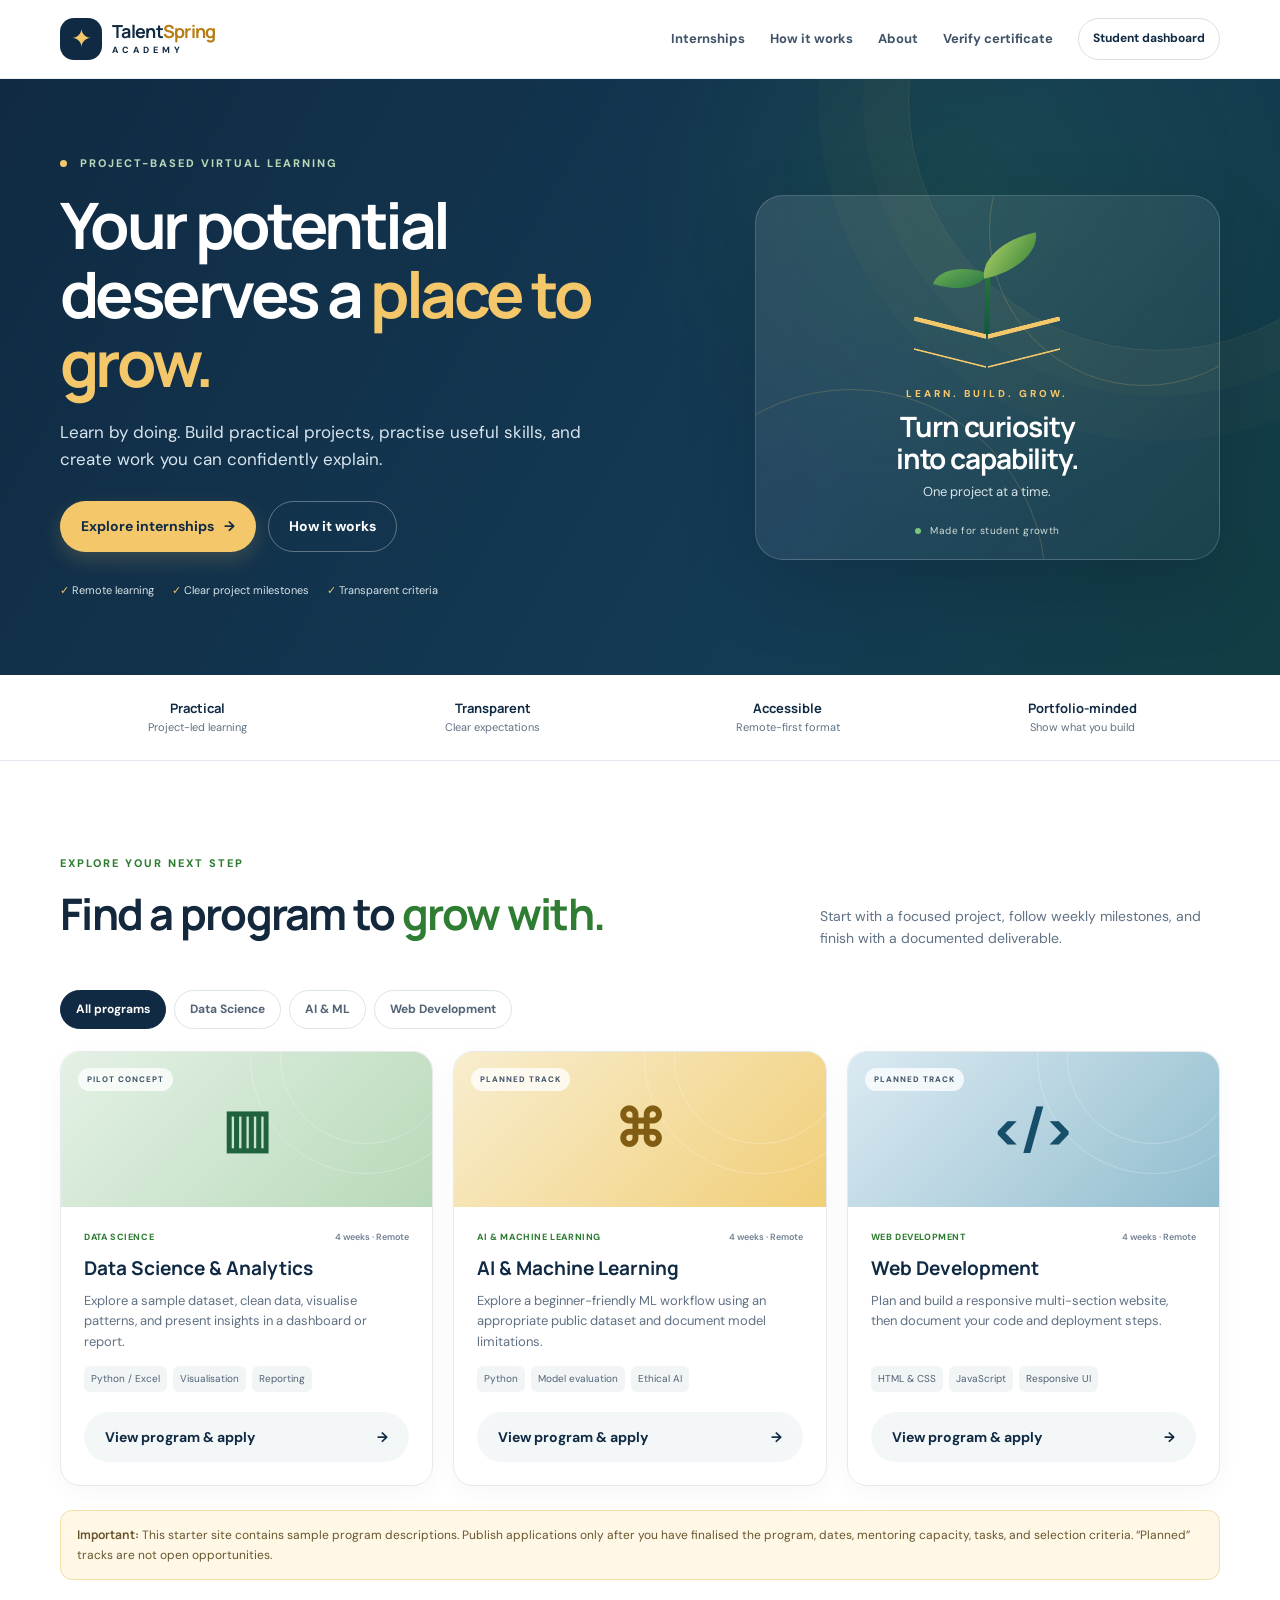
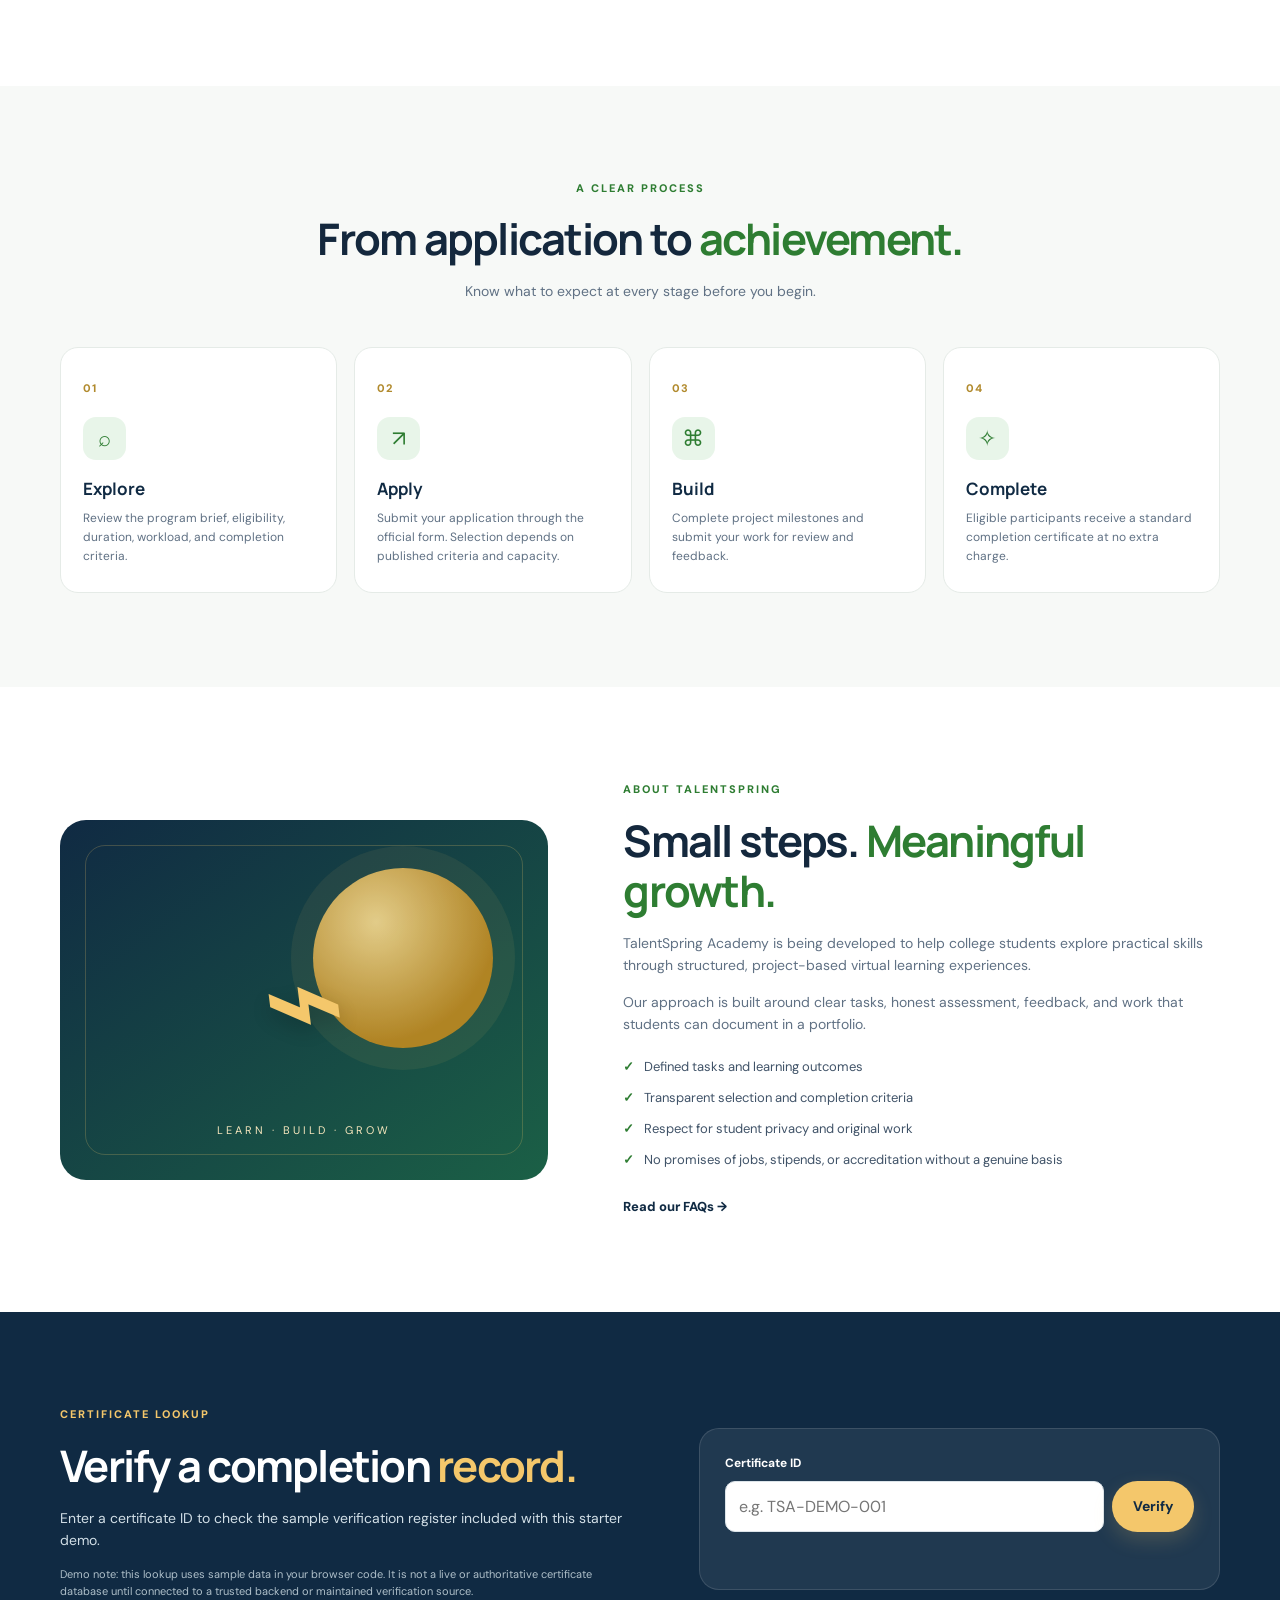
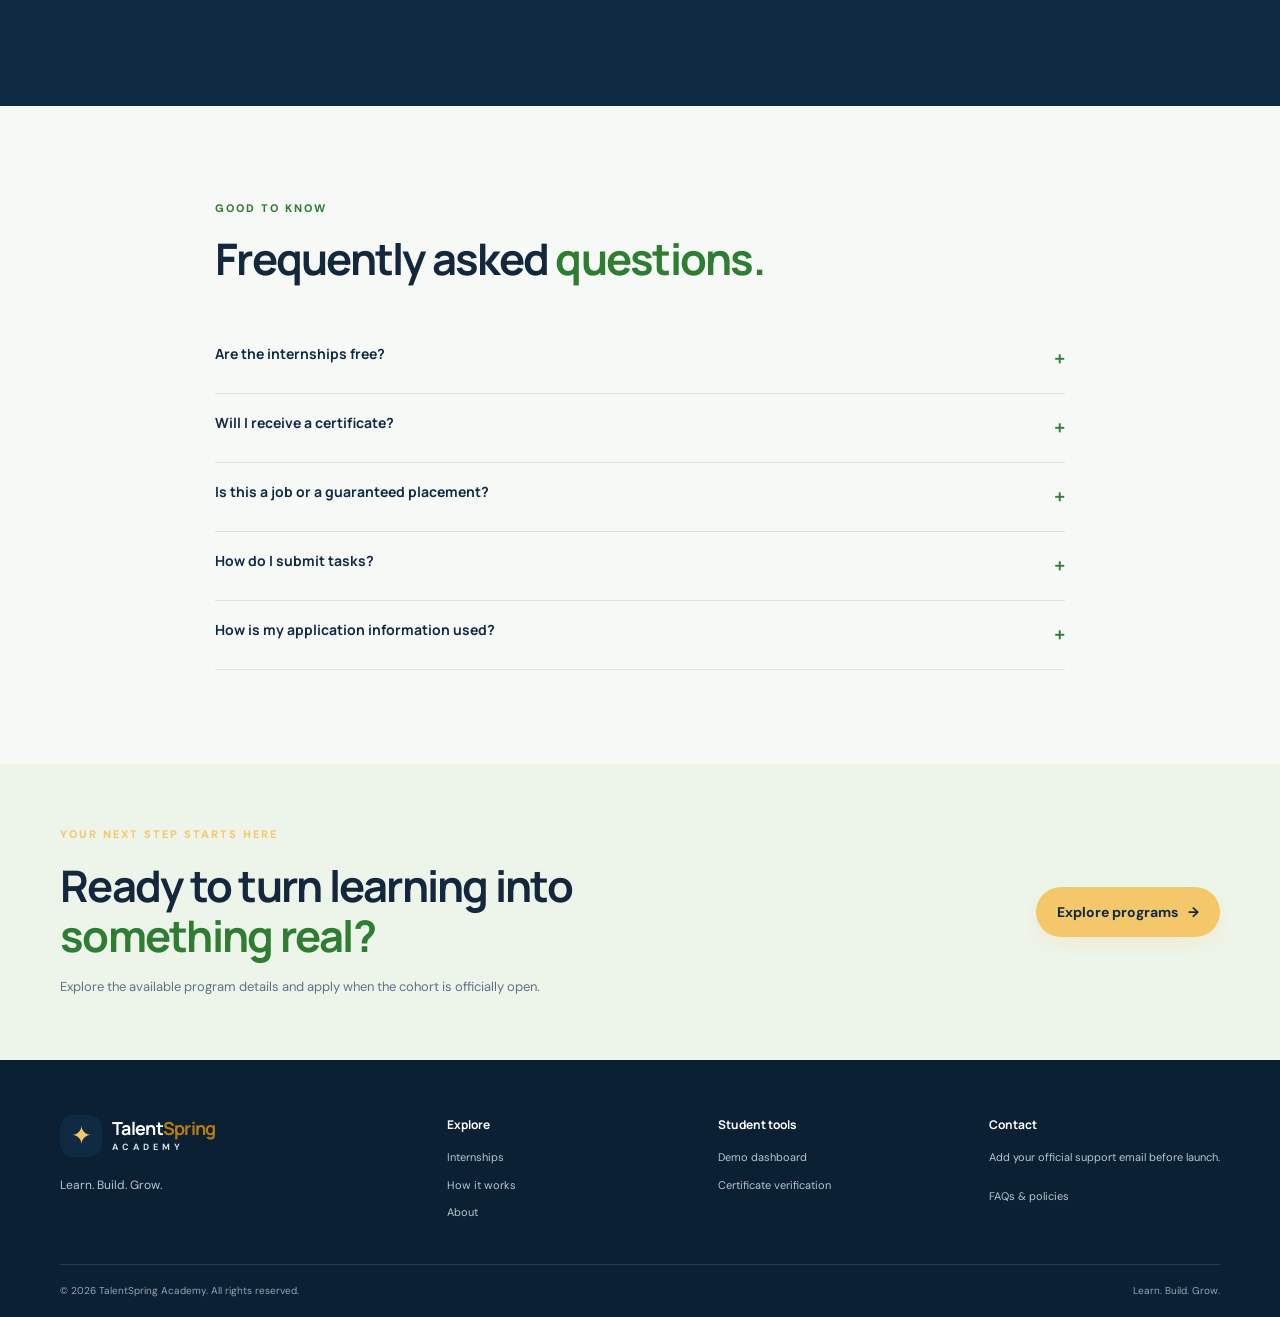
==== index.html @ 69a5f544 "Add files via upload" ====
<!doctype html>
<html lang="en">
<head>
  <meta charset="utf-8">
  <meta name="viewport" content="width=device-width, initial-scale=1">
  <meta name="theme-color" content="#102a43">
  <meta name="description" content="Explore project-based virtual internship programs in data science, AI and machine learning, and web development with TalentSpring Academy.">
  <meta property="og:title" content="TalentSpring Academy | Learn. Build. Grow.">
  <meta property="og:description" content="Build practical skills through structured, project-based virtual learning experiences.">
  <meta property="og:type" content="website">
  <title>TalentSpring Academy | Virtual Internships for Students</title>
  <link rel="stylesheet" href="styles.css">
  <script type="application/ld+json">
  {
    "@context":"https://schema.org",
    "@type":"EducationalOrganization",
    "name":"TalentSpring Academy",
    "description":"Project-based virtual learning programs for college students.",
    "url":""
  }
  </script>
</head>
<body>
  <a class="skip-link" href="#main">Skip to content</a>
  <header class="site-header">
    <div class="container nav-wrap">
      <a class="brand" href="#home" aria-label="TalentSpring Academy home">
        <span class="brand-mark" aria-hidden="true">✦</span>
        <span class="brand-words"><strong>Talent<span>Spring</span></strong><small>ACADEMY</small></span>
      </a>
      <button class="menu-toggle" id="menuToggle" aria-label="Open navigation" aria-expanded="false">☰</button>
      <nav class="nav" id="mainNav" aria-label="Main navigation">
        <a href="#internships">Internships</a>
        <a href="#how-it-works">How it works</a>
        <a href="#about">About</a>
        <a href="#verify">Verify certificate</a>
        <button class="btn btn-small btn-outline" data-open-dashboard>Student dashboard</button>
      </nav>
    </div>
  </header>

  <main id="main">
    <section class="hero" id="home">
      <div class="container hero-grid">
        <div class="hero-copy">
          <p class="eyebrow"><span class="eyebrow-dot"></span> PROJECT-BASED VIRTUAL LEARNING</p>
          <h1>Your potential deserves a <em>place to grow.</em></h1>
          <p class="hero-text">Learn by doing. Build practical projects, practise useful skills, and create work you can confidently explain.</p>
          <div class="hero-actions">
            <a class="btn btn-gold" href="#internships">Explore internships <span aria-hidden="true">→</span></a>
            <a class="btn btn-ghost" href="#how-it-works">How it works</a>
          </div>
          <div class="hero-points">
            <span>✓ Remote learning</span><span>✓ Clear project milestones</span><span>✓ Transparent criteria</span>
          </div>
        </div>
        <div class="hero-card">
          <div class="orbit orbit-one"></div><div class="orbit orbit-two"></div>
          <div class="sprout-icon" aria-hidden="true">
            <span class="leaf leaf-left"></span><span class="leaf leaf-right"></span><span class="stem"></span>
            <span class="book-page page-left"></span><span class="book-page page-right"></span>
          </div>
          <p class="hero-card-label">LEARN. BUILD. GROW.</p>
          <h2>Turn curiosity<br>into capability.</h2>
          <p>One project at a time.</p>
          <div class="hero-card-bottom"><span class="mini-dot"></span> Made for student growth</div>
        </div>
      </div>
    </section>

    <section class="trust-strip">
      <div class="container trust-grid">
        <div><strong>Practical</strong><span>Project-led learning</span></div>
        <div><strong>Transparent</strong><span>Clear expectations</span></div>
        <div><strong>Accessible</strong><span>Remote-first format</span></div>
        <div><strong>Portfolio-minded</strong><span>Show what you build</span></div>
      </div>
    </section>

    <section class="section" id="internships">
      <div class="container">
        <div class="section-heading">
          <div><p class="eyebrow">EXPLORE YOUR NEXT STEP</p><h2>Find a program to <em>grow with.</em></h2></div>
          <p>Start with a focused project, follow weekly milestones, and finish with a documented deliverable.</p>
        </div>
        <div class="filter-row" role="group" aria-label="Filter programs">
          <button class="filter active" data-filter="all">All programs</button>
          <button class="filter" data-filter="data">Data Science</button>
          <button class="filter" data-filter="ai">AI &amp; ML</button>
          <button class="filter" data-filter="web">Web Development</button>
        </div>
        <div class="program-grid" id="programGrid">
          <article class="program-card" data-category="data">
            <div class="program-art art-data"><span class="art-icon">▥</span><span class="art-tag">PILOT CONCEPT</span></div>
            <div class="program-body">
              <div class="card-meta"><span>DATA SCIENCE</span><span>4 weeks · Remote</span></div>
              <h3>Data Science &amp; Analytics</h3>
              <p>Explore a sample dataset, clean data, visualise patterns, and present insights in a dashboard or report.</p>
              <div class="skill-tags"><span>Python / Excel</span><span>Visualisation</span><span>Reporting</span></div>
              <button class="btn btn-card" data-apply="data">View program &amp; apply <span>→</span></button>
            </div>
          </article>
          <article class="program-card" data-category="ai">
            <div class="program-art art-ai"><span class="art-icon">⌘</span><span class="art-tag">PLANNED TRACK</span></div>
            <div class="program-body">
              <div class="card-meta"><span>AI &amp; MACHINE LEARNING</span><span>4 weeks · Remote</span></div>
              <h3>AI &amp; Machine Learning</h3>
              <p>Explore a beginner-friendly ML workflow using an appropriate public dataset and document model limitations.</p>
              <div class="skill-tags"><span>Python</span><span>Model evaluation</span><span>Ethical AI</span></div>
              <button class="btn btn-card" data-apply="ai">View program &amp; apply <span>→</span></button>
            </div>
          </article>
          <article class="program-card" data-category="web">
            <div class="program-art art-web"><span class="art-icon">&lt;/&gt;</span><span class="art-tag">PLANNED TRACK</span></div>
            <div class="program-body">
              <div class="card-meta"><span>WEB DEVELOPMENT</span><span>4 weeks · Remote</span></div>
              <h3>Web Development</h3>
              <p>Plan and build a responsive multi-section website, then document your code and deployment steps.</p>
              <div class="skill-tags"><span>HTML &amp; CSS</span><span>JavaScript</span><span>Responsive UI</span></div>
              <button class="btn btn-card" data-apply="web">View program &amp; apply <span>→</span></button>
            </div>
          </article>
        </div>
        <p class="notice"><strong>Important:</strong> This starter site contains sample program descriptions. Publish applications only after you have finalised the program, dates, mentoring capacity, tasks, and selection criteria. “Planned” tracks are not open opportunities.</p>
      </div>
    </section>

    <section class="section section-soft" id="how-it-works">
      <div class="container">
        <div class="section-heading centered">
          <div><p class="eyebrow">A CLEAR PROCESS</p><h2>From application to <em>achievement.</em></h2></div>
          <p>Know what to expect at every stage before you begin.</p>
        </div>
        <div class="steps-grid">
          <div class="step"><span class="step-number">01</span><div class="step-icon">⌕</div><h3>Explore</h3><p>Review the program brief, eligibility, duration, workload, and completion criteria.</p></div>
          <div class="step"><span class="step-number">02</span><div class="step-icon">↗</div><h3>Apply</h3><p>Submit your application through the official form. Selection depends on published criteria and capacity.</p></div>
          <div class="step"><span class="step-number">03</span><div class="step-icon">⌘</div><h3>Build</h3><p>Complete project milestones and submit your work for review and feedback.</p></div>
          <div class="step"><span class="step-number">04</span><div class="step-icon">✧</div><h3>Complete</h3><p>Eligible participants receive a standard completion certificate at no extra charge.</p></div>
        </div>
      </div>
    </section>

    <section class="section" id="about">
      <div class="container about-grid">
        <div class="about-visual"><div class="about-sun"></div><div class="about-book">⌁</div><span class="about-caption">LEARN · BUILD · GROW</span></div>
        <div class="about-copy"><p class="eyebrow">ABOUT TALENTSPRING</p><h2>Small steps. <em>Meaningful growth.</em></h2>
          <p>TalentSpring Academy is being developed to help college students explore practical skills through structured, project-based virtual learning experiences.</p>
          <p>Our approach is built around clear tasks, honest assessment, feedback, and work that students can document in a portfolio.</p>
          <ul class="check-list"><li>Defined tasks and learning outcomes</li><li>Transparent selection and completion criteria</li><li>Respect for student privacy and original work</li><li>No promises of jobs, stipends, or accreditation without a genuine basis</li></ul>
          <a class="text-link" href="#faq">Read our FAQs <span>→</span></a>
        </div>
      </div>
    </section>

    <section class="section section-navy" id="verify">
      <div class="container verify-grid">
        <div><p class="eyebrow eyebrow-gold">CERTIFICATE LOOKUP</p><h2>Verify a completion <em>record.</em></h2><p>Enter a certificate ID to check the sample verification register included with this starter demo.</p><p class="small-muted">Demo note: this lookup uses sample data in your browser code. It is not a live or authoritative certificate database until connected to a trusted backend or maintained verification source.</p></div>
        <form class="verify-form" id="verifyForm">
          <label for="certificateId">Certificate ID</label>
          <div class="input-button"><input id="certificateId" name="certificateId" placeholder="e.g. TSA-DEMO-001" autocomplete="off" required><button class="btn btn-gold" type="submit">Verify</button></div>
          <div id="verifyResult" class="verify-result" aria-live="polite"></div>
        </form>
      </div>
    </section>

    <section class="section section-soft" id="faq">
      <div class="container faq-container">
        <div class="section-heading"><div><p class="eyebrow">GOOD TO KNOW</p><h2>Frequently asked <em>questions.</em></h2></div></div>
        <details><summary>Are the internships free?</summary><p>The sample pilot described in this starter is planned as free. Confirm the final fees, dates and program details before accepting applications. Any future paid service must be clearly disclosed in advance.</p></details>
        <details><summary>Will I receive a certificate?</summary><p>Eligible participants should receive a standard completion certificate at no additional charge after meeting the published requirements. A certificate documents completion; it does not guarantee employment or accreditation.</p></details>
        <details><summary>Is this a job or a guaranteed placement?</summary><p>No. The programs described here are educational, project-based experiences unless a specific, verified employment arrangement is clearly stated.</p></details>
        <details><summary>How do I submit tasks?</summary><p>Task submission must be configured by the program administrator. This demo provides a local dashboard mockup; it does not securely transmit submissions to the founder.</p></details>
        <details><summary>How is my application information used?</summary><p>Before launch, publish a privacy notice explaining what data you collect, why you collect it, who can access it, how long it is retained, and how applicants can request correction or deletion.</p></details>
      </div>
    </section>

    <section class="cta-section">
      <div class="container cta-inner"><div><p class="eyebrow eyebrow-gold">YOUR NEXT STEP STARTS HERE</p><h2>Ready to turn learning into <em>something real?</em></h2><p>Explore the available program details and apply when the cohort is officially open.</p></div><a class="btn btn-gold" href="#internships">Explore programs <span>→</span></a></div>
    </section>
  </main>

  <footer class="site-footer">
    <div class="container footer-grid">
      <div><a class="brand brand-footer" href="#home"><span class="brand-mark">✦</span><span class="brand-words"><strong>Talent<span>Spring</span></strong><small>ACADEMY</small></span></a><p>Learn. Build. Grow.</p></div>
      <div><strong>Explore</strong><a href="#internships">Internships</a><a href="#how-it-works">How it works</a><a href="#about">About</a></div>
      <div><strong>Student tools</strong><button class="footer-button" data-open-dashboard>Demo dashboard</button><a href="#verify">Certificate verification</a></div>
      <div><strong>Contact</strong><p class="footer-note">Add your official support email before launch.</p><a href="#faq">FAQs &amp; policies</a></div>
    </div>
    <div class="container footer-bottom"><span>© <span id="year"></span> TalentSpring Academy. All rights reserved.</span><span>Learn. Build. Grow.</span></div>
  </footer>

  <dialog id="programDialog" class="modal">
    <form method="dialog"><button class="modal-close" aria-label="Close">×</button></form>
    <p class="eyebrow" id="modalEyebrow">PROGRAM DETAILS</p><h2 id="modalTitle">Program title</h2><p id="modalDescription"></p>
    <div class="modal-details" id="modalDetails"></div>
    <div id="applyNotice" class="notice"></div>
    <form id="applicationForm" class="application-form">
      <input type="hidden" id="programKey" name="programKey">
      <label for="studentName">Full name</label><input id="studentName" name="studentName" autocomplete="name" required maxlength="100">
      <label for="studentEmail">Email address</label><input id="studentEmail" name="studentEmail" type="email" autocomplete="email" required maxlength="160">
      <label for="studentCollege">College / institution</label><input id="studentCollege" name="studentCollege" required maxlength="160">
      <label for="studentYear">Current year of study</label><select id="studentYear" name="studentYear" required><option value="">Select year</option><option>1st year</option><option>2nd year</option><option>3rd year</option><option>4th year</option><option>Postgraduate</option><option>Other</option></select>
      <label for="studentMotivation">Why are you interested? (max 500 characters)</label><textarea id="studentMotivation" name="studentMotivation" rows="3" maxlength="500" required></textarea>
      <label class="consent"><input type="checkbox" id="studentConsent" required><span>I understand this is a project-based educational program and that this demo does not transmit my application to the company.</span></label>
      <button class="btn btn-primary" type="submit">Save demo application</button>
      <p class="form-footnote">Demo only: data is saved in this browser's local storage. It is not sent to TalentSpring Academy.</p>
    </form>
  </dialog>

  <dialog id="dashboardDialog" class="modal modal-wide">
    <form method="dialog"><button class="modal-close" aria-label="Close">×</button></form>
    <p class="eyebrow">STUDENT AREA · DEMO</p><h2>Student dashboard</h2>
    <p class="muted">This is a browser-only prototype. Do not enter sensitive information. Demo applications and submissions stay on this device.</p>
    <div class="dashboard-tabs"><button class="tab active" data-tab="overview">Overview</button><button class="tab" data-tab="tasks">Tasks</button><button class="tab" data-tab="applications">My applications</button></div>
    <div id="dashboardContent"></div>
  </dialog>
  <div class="toast" id="toast" role="status" aria-live="polite"></div>
  <script src="app.js"></script>
</body>
</html>
---- styles.css ----
@import url('https://fonts.googleapis.com/css2?family=DM+Sans:wght@400;500;600;700&family=Manrope:wght@400;500;600;700;800&display=swap');
:root{--navy:#102a43;--navy2:#173f5f;--green:#2e7d32;--green2:#1d6b45;--gold:#f4c76b;--cream:#fff8e7;--mint:#e8f5e9;--ink:#14283d;--muted:#607184;--line:#e3e9ee;--white:#fff;--shadow:0 18px 50px rgba(16,42,67,.09);--radius:22px}
*{box-sizing:border-box}html{scroll-behavior:smooth;scroll-padding-top:90px}body{margin:0;color:var(--ink);font-family:"DM Sans",sans-serif;line-height:1.6;background:#fff}h1,h2,h3,strong{font-family:Manrope,sans-serif}h1,h2,h3,p{margin-top:0}h1{font-size:clamp(2.65rem,5vw,4.65rem);line-height:1.08;letter-spacing:-.055em;margin-bottom:22px}h2{font-size:clamp(2rem,3.4vw,3rem);line-height:1.15;letter-spacing:-.04em;margin-bottom:16px}h3{line-height:1.25}em{font-style:normal;color:var(--gold)}a{color:inherit;text-decoration:none}button,input,select,textarea{font:inherit}button,a{ -webkit-tap-highlight-color:transparent}button{cursor:pointer}.container{width:min(1160px,calc(100% - 40px));margin-inline:auto}.skip-link{position:absolute;left:-999px;top:0;background:#fff;padding:10px;z-index:100}.skip-link:focus{left:10px}.site-header{position:sticky;top:0;z-index:30;background:rgba(255,255,255,.94);backdrop-filter:blur(14px);border-bottom:1px solid rgba(227,233,238,.8)}.nav-wrap{display:flex;align-items:center;justify-content:space-between;min-height:78px;gap:24px}.brand{display:flex;align-items:center;gap:10px;flex-shrink:0}.brand-mark{width:42px;height:42px;border-radius:14px;display:grid;place-items:center;background:var(--navy);color:var(--gold);font-size:25px}.brand-words{display:flex;flex-direction:column;line-height:1.1}.brand-words strong{font-size:18px;letter-spacing:-.7px;color:var(--navy)}.brand-words strong span{color:#b77d12}.brand-words small{letter-spacing:4px;font-size:9px;font-weight:700;margin-top:5px;color:var(--navy)}.nav{display:flex;align-items:center;gap:25px;font-size:13px;font-weight:700;color:#405368}.nav a:hover,.text-link:hover{color:var(--green)}.menu-toggle{display:none;border:0;background:transparent;font-size:26px;color:var(--navy)}.btn{display:inline-flex;align-items:center;justify-content:center;gap:10px;border:1px solid transparent;border-radius:999px;padding:13px 20px;font-size:14px;font-weight:700;transition:transform .18s,box-shadow .18s,background .18s}.btn:hover{transform:translateY(-2px)}.btn-gold{background:var(--gold);color:var(--navy);box-shadow:0 8px 20px rgba(244,199,107,.18)}.btn-gold:hover{background:#ffda85}.btn-ghost{border-color:rgba(255,255,255,.32);color:#fff;background:transparent}.btn-outline{border-color:#d8e0e7;background:#fff;color:var(--navy)}.btn-small{padding:10px 14px;font-size:12px}.btn-primary{background:var(--navy);color:#fff}.btn-card{width:100%;justify-content:space-between;background:#f4f7f8;color:var(--navy);margin-top:20px}.btn-card:hover{background:var(--mint)}.hero{background:radial-gradient(circle at 75% 20%,rgba(46,125,50,.18),transparent 30%),linear-gradient(120deg,#102a43,#143b55 65%,#123d43);color:#fff;overflow:hidden;position:relative}.hero:before{content:"";position:absolute;width:500px;height:500px;border:1px solid rgba(244,199,107,.12);border-radius:50%;right:-130px;top:-230px;box-shadow:0 0 0 45px rgba(244,199,107,.025),0 0 0 90px rgba(244,199,107,.02)}.hero-grid{display:grid;grid-template-columns:1.15fr .85fr;gap:65px;align-items:center;min-height:590px;padding-block:76px;position:relative}.eyebrow{font-size:11px;font-weight:800;letter-spacing:2px;color:var(--green);margin-bottom:17px}.hero .eyebrow{color:#b8d8b7}.eyebrow-dot{display:inline-block;width:7px;height:7px;border-radius:50%;background:var(--gold);margin-right:8px}.hero h1 em{color:var(--gold)}.hero-text{font-size:17px;color:#d8e5ee;max-width:570px;margin-bottom:28px}.hero-actions{display:flex;gap:12px;flex-wrap:wrap}.hero-points{display:flex;flex-wrap:wrap;gap:18px;margin-top:30px;font-size:11px;color:#d7e4e9}.hero-points span:first-letter{color:var(--gold)}.hero-card{min-height:365px;border:1px solid rgba(255,255,255,.17);border-radius:28px;background:linear-gradient(145deg,rgba(255,255,255,.11),rgba(255,255,255,.035));box-shadow:0 30px 80px rgba(0,0,0,.14);padding:32px;position:relative;overflow:hidden;display:flex;flex-direction:column;align-items:center;justify-content:center;text-align:center}.orbit{position:absolute;border:1px solid rgba(244,199,107,.2);border-radius:50%;width:310px;height:310px}.orbit-one{top:-120px;right:-80px}.orbit-two{bottom:-220px;left:-100px;width:390px;height:390px}.sprout-icon{width:150px;height:130px;position:relative;margin-bottom:18px}.stem{position:absolute;width:5px;height:75px;background:linear-gradient(var(--green),#0b5940);left:73px;top:23px;border-radius:8px;transform:rotate(1deg)}.leaf{position:absolute;width:48px;height:27px;background:linear-gradient(135deg,#78b957,#1e6d42);border-radius:100% 0 100% 0;z-index:2}.leaf-left{left:24px;top:27px;transform:rotate(18deg)}.leaf-right{right:22px;top:0;width:60px;height:35px;transform:rotate(-12deg);background:linear-gradient(135deg,#b7d76d,#2e7d32)}.book-page{position:absolute;bottom:9px;width:72px;height:34px;border-top:5px solid var(--gold);border-bottom:2px solid var(--gold)}.page-left{left:2px;transform:skewY(14deg);border-radius:3px 0 0 0}.page-right{right:2px;transform:skewY(-14deg);border-radius:0 3px 0 0}.hero-card-label{font-size:10px;letter-spacing:3px;color:var(--gold);font-weight:800;margin-bottom:8px}.hero-card h2{font-size:28px;color:#fff;margin-bottom:8px}.hero-card>p:not(.hero-card-label){font-size:13px;color:#d6e4e8}.hero-card-bottom{position:absolute;bottom:20px;left:0;right:0;font-size:10px;color:#cfddd9;letter-spacing:.4px}.mini-dot{display:inline-block;width:6px;height:6px;background:#7bc67e;border-radius:50%;margin-right:6px}.trust-strip{border-bottom:1px solid var(--line);background:#fff}.trust-grid{display:grid;grid-template-columns:repeat(4,1fr);padding-block:23px;gap:20px}.trust-grid div{display:flex;flex-direction:column;align-items:center;text-align:center}.trust-grid strong{font-size:13px;color:var(--navy)}.trust-grid span{font-size:11px;color:var(--muted)}.section{padding-block:94px}.section-soft{background:#f7f9f7}.section-heading{display:flex;align-items:end;justify-content:space-between;gap:35px;margin-bottom:35px}.section-heading>p{max-width:400px;color:var(--muted);font-size:14px;margin-bottom:6px}.section-heading h2 em,.about-copy h2 em,.verify-grid h2 em,.cta-inner h2 em{color:var(--green)}.centered{display:block;text-align:center;max-width:650px;margin:0 auto 44px}.centered>p{margin:0 auto}.filter-row{display:flex;gap:8px;flex-wrap:wrap;margin-bottom:22px}.filter{border:1px solid #dce5e8;background:#fff;color:#526476;border-radius:999px;padding:9px 15px;font-size:12px;font-weight:700}.filter.active,.filter:hover{background:var(--navy);border-color:var(--navy);color:#fff}.program-grid{display:grid;grid-template-columns:repeat(3,1fr);gap:20px}.program-card{border:1px solid #e5eaed;border-radius:20px;overflow:hidden;background:#fff;box-shadow:0 6px 24px rgba(16,42,67,.035);transition:transform .2s,box-shadow .2s}.program-card:hover{transform:translateY(-4px);box-shadow:var(--shadow)}.program-art{height:155px;position:relative;display:flex;align-items:center;justify-content:center;overflow:hidden}.program-art:before,.program-art:after{content:"";position:absolute;border:1px solid rgba(255,255,255,.24);border-radius:50%;width:170px;height:170px;right:-20px;top:-80px}.program-art:after{width:230px;height:230px;right:-50px;top:-110px}.art-data{background:linear-gradient(135deg,#e4f1e5,#b8d9b9);color:#21623e}.art-ai{background:linear-gradient(135deg,#f8edce,#f1cf79);color:#805d12}.art-web{background:linear-gradient(135deg,#dbeaf2,#91bdce);color:#174e69}.art-icon{font-size:52px;font-weight:800;z-index:1}.art-tag{position:absolute;left:17px;top:16px;background:rgba(255,255,255,.76);padding:5px 9px;border-radius:99px;font-size:8px;font-weight:800;letter-spacing:1px;color:#405368}.program-body{padding:23px}.card-meta{display:flex;align-items:center;justify-content:space-between;gap:8px;font-size:9px;color:var(--green);font-weight:800;letter-spacing:.6px;margin-bottom:12px}.card-meta span:last-child{color:#718093;font-weight:600;letter-spacing:0}.program-body h3{font-size:19px;color:var(--navy);margin-bottom:10px}.program-body p{font-size:13px;color:var(--muted);min-height:62px}.skill-tags{display:flex;gap:6px;flex-wrap:wrap}.skill-tags span{font-size:10px;color:#516274;background:#f2f5f6;border-radius:6px;padding:5px 7px}.notice{margin-top:24px;background:#fff8e7;border:1px solid #f3dfaa;border-radius:12px;padding:14px 16px;font-size:12px;color:#68562d}.steps-grid{display:grid;grid-template-columns:repeat(4,1fr);gap:17px}.step{position:relative;background:#fff;border:1px solid #e5ebe7;border-radius:18px;padding:26px 22px;min-height:245px}.step-number{font-size:11px;font-weight:800;color:#b18a2d;letter-spacing:1px}.step-icon{width:43px;height:43px;display:grid;place-items:center;border-radius:13px;background:var(--mint);color:var(--green);font-size:22px;margin:18px 0}.step h3{font-size:17px;color:var(--navy);margin-bottom:9px}.step p{font-size:12px;color:var(--muted);margin:0}.about-grid{display:grid;grid-template-columns:.9fr 1.1fr;gap:75px;align-items:center}.about-visual{min-height:360px;border-radius:26px;background:linear-gradient(145deg,#102a43,#1b6046);position:relative;overflow:hidden;display:flex;align-items:center;justify-content:center;color:var(--gold)}.about-visual:before{content:"";position:absolute;inset:25px;border:1px solid rgba(244,199,107,.22);border-radius:20px}.about-sun{width:180px;height:180px;border-radius:50%;background:radial-gradient(circle at 35% 30%,#f9dc91,#c18a20 70%);position:absolute;opacity:.9;top:48px;right:55px;box-shadow:0 0 0 22px rgba(244,199,107,.08)}.about-book{font-size:140px;position:relative;z-index:1;text-shadow:0 8px 20px rgba(0,0,0,.2);transform:rotate(-7deg)}.about-caption{position:absolute;bottom:40px;left:0;right:0;text-align:center;font-size:11px;letter-spacing:3px;color:#f7e7bd}.about-copy>p:not(.eyebrow){color:var(--muted);font-size:14px}.check-list{list-style:none;padding:0;margin:22px 0;display:grid;gap:10px}.check-list li{font-size:13px;color:#405368}.check-list li:before{content:"✓";color:var(--green);font-weight:800;margin-right:10px}.text-link{font-size:13px;color:var(--navy);font-weight:800}.section-navy{background:var(--navy);color:#fff}.verify-grid{display:grid;grid-template-columns:1fr .9fr;gap:60px;align-items:center}.eyebrow-gold{color:var(--gold)}.verify-grid h2 em{color:var(--gold)}.verify-grid p:not(.eyebrow){color:#d2dfe7;font-size:14px}.small-muted{font-size:11px!important;color:#aebfc9!important}.verify-form{background:rgba(255,255,255,.07);border:1px solid rgba(255,255,255,.12);border-radius:20px;padding:25px}.verify-form label,.application-form label{display:block;font-size:12px;font-weight:700;margin-bottom:8px}.input-button{display:flex;gap:8px}.input-button input{flex:1;min-width:0}.verify-form input,.application-form input,.application-form select,.application-form textarea{border:1px solid #dce4e9;border-radius:10px;padding:12px 13px;background:#fff;color:var(--ink);width:100%;outline:none}.verify-form input:focus,.application-form input:focus,.application-form select:focus,.application-form textarea:focus{border-color:#52945b;box-shadow:0 0 0 3px rgba(82,148,91,.13)}.verify-result{margin-top:14px;font-size:12px;color:#e8f5e9;min-height:18px}.verify-result.error{color:#ffd3cb}.faq-container{max-width:850px}.faq-container .section-heading{margin-bottom:25px}details{border-bottom:1px solid #dce5e0;padding:18px 0}summary{font-family:Manrope,sans-serif;font-weight:700;font-size:14px;cursor:pointer;color:var(--navy);list-style:none;display:flex;justify-content:space-between;gap:20px}summary:after{content:"+";font-size:20px;color:var(--green)}details[open] summary:after{content:"−"}details p{font-size:13px;color:var(--muted);margin:12px 0 0;max-width:750px}.cta-section{background:#edf5eb;padding:62px 0}.cta-inner{display:flex;justify-content:space-between;align-items:center;gap:35px}.cta-inner h2{max-width:670px}.cta-inner p:not(.eyebrow){font-size:13px;color:var(--muted);margin-bottom:0}.cta-inner .btn{flex-shrink:0}.site-footer{background:#0b2033;color:#d8e3e9;padding-top:55px}.footer-grid{display:grid;grid-template-columns:1.5fr 1fr 1fr 1fr;gap:40px;padding-bottom:42px}.brand-footer .brand-words strong{color:#fff}.brand-footer .brand-words small{color:#d5e0e7}.footer-grid>div{display:flex;flex-direction:column;align-items:flex-start;gap:10px}.footer-grid>div:first-child p{font-size:12px;color:#b7c7d0;margin-top:9px}.footer-grid>div>strong{font-size:12px;color:#fff;margin-bottom:5px}.footer-grid a:not(.brand),.footer-button,.footer-note{font-size:11px;color:#b7c7d0}.footer-grid a:hover,.footer-button:hover{color:var(--gold)}.footer-button{border:0;background:transparent;padding:0}.footer-bottom{border-top:1px solid rgba(255,255,255,.12);display:flex;justify-content:space-between;gap:20px;padding-block:18px;font-size:10px;color:#92a8b6}.modal{border:0;border-radius:22px;padding:32px;width:min(540px,calc(100% - 28px));max-height:90vh;overflow:auto;box-shadow:0 25px 100px rgba(0,0,0,.3);color:var(--ink)}.modal::backdrop{background:rgba(4,20,32,.68);backdrop-filter:blur(4px)}.modal h2{font-size:27px;color:var(--navy)}.modal>p:not(.eyebrow){color:var(--muted);font-size:13px}.modal-close{position:absolute;right:17px;top:12px;border:0;background:#f0f4f5;border-radius:50%;width:32px;height:32px;font-size:23px;color:var(--navy)}.modal-details{display:flex;flex-wrap:wrap;gap:7px;margin:17px 0}.modal-details span{background:#eff6ee;color:#2b6538;padding:6px 9px;border-radius:8px;font-size:11px;font-weight:700}.application-form{display:grid;gap:9px;margin-top:20px}.application-form label{margin:5px 0 -4px}.application-form .consent{display:flex;align-items:flex-start;gap:9px;font-weight:500;line-height:1.5;margin:9px 0}.application-form .consent input{width:auto;margin-top:4px}.form-footnote{font-size:10px!important;color:#8a6a2d!important;background:#fff8e7;padding:10px;border-radius:8px;margin:0}.modal-wide{width:min(760px,calc(100% - 28px))}.muted{color:var(--muted);font-size:12px}.dashboard-tabs{display:flex;gap:6px;border-bottom:1px solid var(--line);margin:22px 0 18px}.tab{border:0;background:transparent;padding:11px 13px;color:#6b7b89;font-size:12px;font-weight:700;border-bottom:2px solid transparent}.tab.active{color:var(--green);border-bottom-color:var(--green)}.dash-card{border:1px solid var(--line);border-radius:14px;padding:17px;margin-bottom:12px}.dash-card h3{font-size:15px;margin-bottom:7px}.dash-card p{font-size:12px;color:var(--muted);margin-bottom:8px}.dash-row{display:flex;justify-content:space-between;align-items:center;gap:12px}.status-pill{font-size:10px;font-weight:800;background:#fff4d5;color:#795c15;padding:5px 8px;border-radius:99px}.task-form{display:grid;gap:10px;margin-top:12px}.task-form textarea,.task-form input{width:100%;border:1px solid var(--line);border-radius:9px;padding:10px}.toast{position:fixed;bottom:22px;left:50%;transform:translate(-50%,20px);background:var(--navy);color:#fff;border-radius:12px;padding:12px 18px;font-size:12px;box-shadow:var(--shadow);opacity:0;pointer-events:none;transition:.2s;z-index:80;max-width:calc(100% - 30px)}.toast.show{opacity:1;transform:translate(-50%,0)}.hidden{display:none!important}
@media(max-width:900px){.nav{gap:13px}.nav a{font-size:12px}.hero-grid{gap:30px}.program-grid{grid-template-columns:repeat(2,1fr)}.program-card:last-child{grid-column:span 2}.about-grid{gap:40px}.footer-grid{grid-template-columns:repeat(2,1fr)}}
@media(max-width:680px){.container{width:min(100% - 30px,560px)}.nav-wrap{min-height:70px}.menu-toggle{display:block}.nav{display:none;position:absolute;top:69px;left:0;right:0;background:#fff;padding:18px 22px 24px;border-bottom:1px solid var(--line);box-shadow:0 15px 25px rgba(16,42,67,.08);align-items:stretch;flex-direction:column;gap:18px}.nav.open{display:flex}.nav a{font-size:14px}.nav .btn{align-self:flex-start}.hero-grid{grid-template-columns:1fr;padding-block:60px;min-height:0}.hero h1{font-size:clamp(2.7rem,13vw,4rem)}.hero-text{font-size:15px}.hero-card{min-height:310px}.trust-grid{grid-template-columns:repeat(2,1fr);row-gap:20px}.section{padding-block:65px}.section-heading{display:block}.section-heading>p{margin-top:15px}.program-grid{grid-template-columns:1fr}.program-card:last-child{grid-column:auto}.program-body p{min-height:0}.steps-grid{grid-template-columns:repeat(2,1fr)}.step{padding:19px 16px;min-height:230px}.about-grid,.verify-grid{grid-template-columns:1fr;gap:30px}.about-visual{min-height:280px}.verify-form{padding:19px}.cta-inner{align-items:flex-start;flex-direction:column}.footer-grid{grid-template-columns:repeat(2,1fr);gap:28px}.footer-grid>div:first-child{grid-column:span 2}.footer-bottom{flex-direction:column;gap:5px}.input-button{flex-direction:column}.input-button .btn{width:100%}.modal{padding:27px 20px}.dashboard-tabs{overflow-x:auto}.tab{white-space:nowrap}.section-heading h2{font-size:2.15rem}}
@media(prefers-reduced-motion:reduce){html{scroll-behavior:auto}*,*:before,*:after{transition:none!important;animation:none!important}}
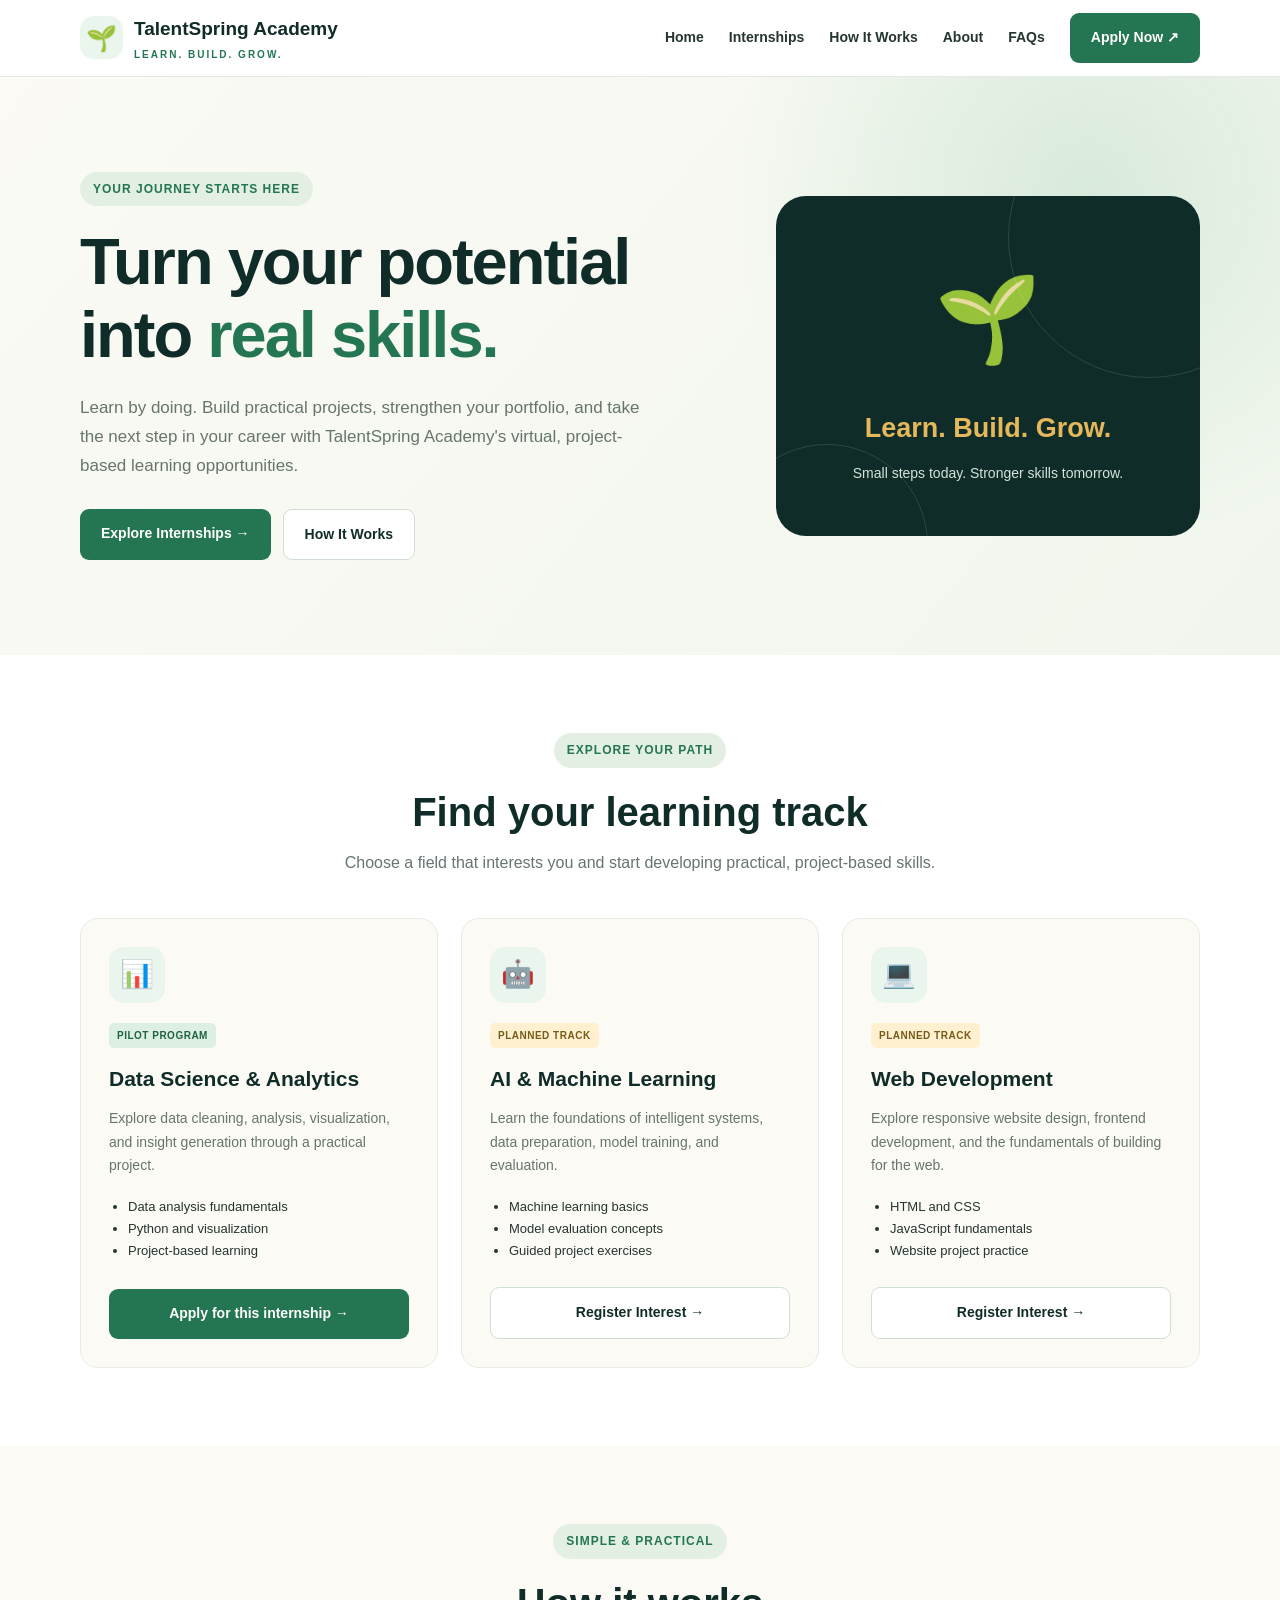
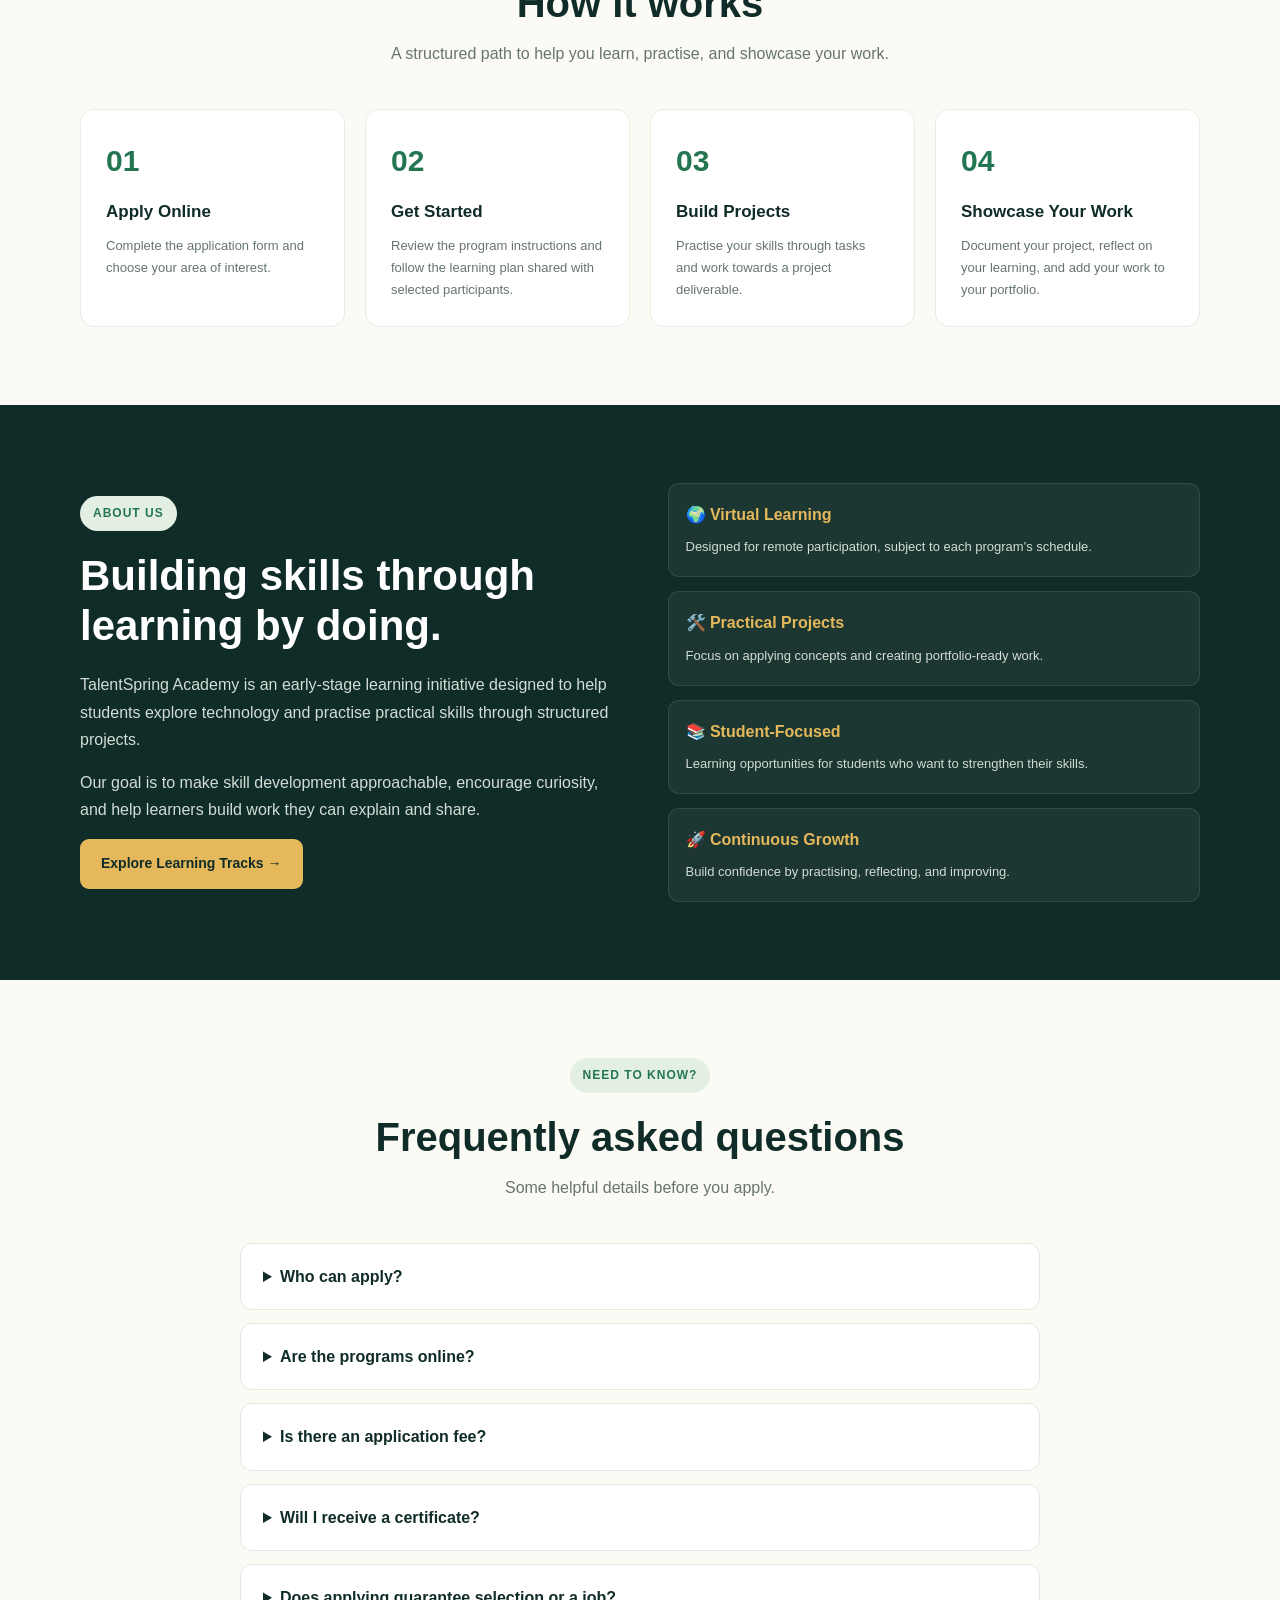
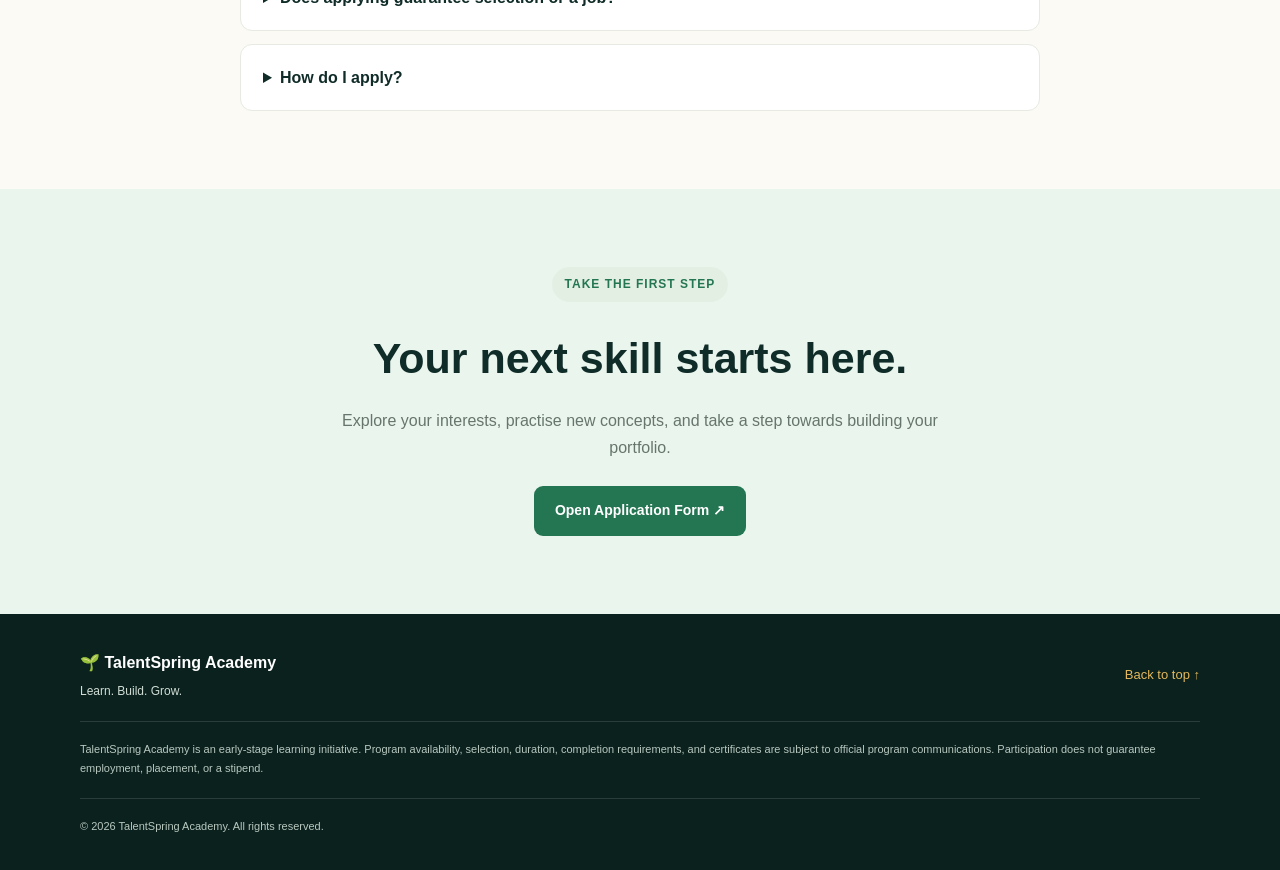
==== commit 64a94111: "Update print statement from 'Hello' to 'Goodbye'" ====
--- a/index.html
+++ b/index.html
@@ -1,220 +1,870 @@
-<!doctype html>
+
+<!DOCTYPE html>
 <html lang="en">
 <head>
-  <meta charset="utf-8">
-  <meta name="viewport" content="width=device-width, initial-scale=1">
-  <meta name="theme-color" content="#102a43">
-  <meta name="description" content="Explore project-based virtual internship programs in data science, AI and machine learning, and web development with TalentSpring Academy.">
-  <meta property="og:title" content="TalentSpring Academy | Learn. Build. Grow.">
-  <meta property="og:description" content="Build practical skills through structured, project-based virtual learning experiences.">
-  <meta property="og:type" content="website">
-  <title>TalentSpring Academy | Virtual Internships for Students</title>
-  <link rel="stylesheet" href="styles.css">
-  <script type="application/ld+json">
-  {
-    "@context":"https://schema.org",
-    "@type":"EducationalOrganization",
-    "name":"TalentSpring Academy",
-    "description":"Project-based virtual learning programs for college students.",
-    "url":""
-  }
-  </script>
+  <meta charset="UTF-8">
+  <meta name="viewport" content="width=device-width, initial-scale=1.0">
+  <meta name="description" content="TalentSpring Academy offers project-based virtual internship learning opportunities. Learn, build real-world projects, and grow your skills.">
+  <meta name="theme-color" content="#102c28">
+  <title>TalentSpring Academy | Learn. Build. Grow.</title>
+
+  <style>
+    :root {
+      --navy: #102c28;
+      --green: #247653;
+      --light-green: #eaf5ed;
+      --gold: #e4b85b;
+      --cream: #fbfaf5;
+      --text: #25352f;
+      --muted: #66756d;
+      --white: #ffffff;
+    }
+
+    * {
+      margin: 0;
+      padding: 0;
+      box-sizing: border-box;
+    }
+
+    html {
+      scroll-behavior: smooth;
+      scroll-padding-top: 85px;
+    }
+
+    body {
+      font-family: Arial, Helvetica, sans-serif;
+      background: var(--cream);
+      color: var(--text);
+      line-height: 1.7;
+    }
+
+    a {
+      text-decoration: none;
+      color: inherit;
+    }
+
+    .container {
+      width: min(1120px, 90%);
+      margin: auto;
+    }
+
+    header {
+      background: var(--white);
+      position: sticky;
+      top: 0;
+      z-index: 100;
+      border-bottom: 1px solid #e6e9e3;
+    }
+
+    nav {
+      min-height: 76px;
+      display: flex;
+      align-items: center;
+      justify-content: space-between;
+      gap: 20px;
+    }
+
+    .brand {
+      display: flex;
+      align-items: center;
+      gap: 11px;
+      color: var(--navy);
+      font-size: 19px;
+      font-weight: 800;
+    }
+
+    .brand-icon {
+      width: 43px;
+      height: 43px;
+      border-radius: 14px;
+      display: grid;
+      place-items: center;
+      background: var(--light-green);
+      font-size: 25px;
+    }
+
+    .brand small {
+      display: block;
+      font-size: 10px;
+      color: var(--green);
+      letter-spacing: 2px;
+      font-weight: 700;
+    }
+
+    .nav-links {
+      display: flex;
+      align-items: center;
+      gap: 25px;
+      font-size: 14px;
+      font-weight: 600;
+    }
+
+    .nav-links a:hover {
+      color: var(--green);
+    }
+
+    .btn {
+      display: inline-block;
+      border: none;
+      border-radius: 9px;
+      padding: 13px 21px;
+      font-size: 14px;
+      font-weight: 700;
+      cursor: pointer;
+      transition: transform .2s, background .2s;
+    }
+
+    .btn:hover {
+      transform: translateY(-2px);
+    }
+
+    .btn-primary {
+      color: white;
+      background: var(--green);
+    }
+
+    .btn-primary:hover {
+      background: var(--navy);
+    }
+
+    .btn-gold {
+      background: var(--gold);
+      color: var(--navy);
+    }
+
+    .btn-outline {
+      border: 1px solid #d2ded4;
+      color: var(--navy);
+      background: white;
+    }
+
+    .hero {
+      padding: 95px 0;
+      background:
+        radial-gradient(circle at 85% 20%, #d8eadb 0, transparent 30%),
+        linear-gradient(130deg, #fbfaf5, #f0f6ed);
+    }
+
+    .hero-grid {
+      display: grid;
+      grid-template-columns: 1.2fr .8fr;
+      align-items: center;
+      gap: 60px;
+    }
+
+    .eyebrow {
+      display: inline-block;
+      background: #e4efe4;
+      color: var(--green);
+      padding: 7px 13px;
+      border-radius: 50px;
+      font-size: 12px;
+      font-weight: 800;
+      letter-spacing: 1px;
+      margin-bottom: 20px;
+    }
+
+    h1 {
+      font-size: clamp(38px, 5.5vw, 65px);
+      line-height: 1.12;
+      color: var(--navy);
+      letter-spacing: -2px;
+      margin-bottom: 22px;
+    }
+
+    h1 span {
+      color: var(--green);
+    }
+
+    .hero p {
+      max-width: 570px;
+      color: var(--muted);
+      font-size: 17px;
+      margin-bottom: 28px;
+    }
+
+    .hero-buttons {
+      display: flex;
+      flex-wrap: wrap;
+      gap: 12px;
+    }
+
+    .hero-art {
+      background: var(--navy);
+      min-height: 340px;
+      border-radius: 30px;
+      padding: 35px;
+      display: flex;
+      flex-direction: column;
+      justify-content: center;
+      position: relative;
+      overflow: hidden;
+      color: white;
+    }
+
+    .hero-art::before,
+    .hero-art::after {
+      content: "";
+      position: absolute;
+      border: 1px solid #ffffff20;
+      border-radius: 50%;
+    }
+
+    .hero-art::before {
+      width: 280px;
+      height: 280px;
+      top: -100px;
+      right: -90px;
+    }
+
+    .hero-art::after {
+      width: 200px;
+      height: 200px;
+      bottom: -110px;
+      left: -50px;
+    }
+
+    .plant {
+      font-size: 85px;
+      text-align: center;
+      margin-bottom: 15px;
+    }
+
+    .hero-art h2 {
+      font-size: 27px;
+      text-align: center;
+      color: var(--gold);
+    }
+
+    .hero-art p {
+      color: #d5e3da;
+      text-align: center;
+      font-size: 14px;
+      margin: 10px auto 0;
+    }
+
+    section {
+      padding: 78px 0;
+    }
+
+    .section-heading {
+      text-align: center;
+      max-width: 680px;
+      margin: 0 auto 42px;
+    }
+
+    .section-heading h2 {
+      color: var(--navy);
+      font-size: clamp(29px, 4vw, 40px);
+      line-height: 1.2;
+      margin-bottom: 13px;
+    }
+
+    .section-heading p {
+      color: var(--muted);
+    }
+
+    .programs {
+      background: white;
+    }
+
+    .program-grid {
+      display: grid;
+      grid-template-columns: repeat(3, 1fr);
+      gap: 23px;
+    }
+
+    .program-card {
+      background: var(--cream);
+      border: 1px solid #e8ebe4;
+      border-radius: 18px;
+      padding: 28px;
+      display: flex;
+      flex-direction: column;
+      align-items: flex-start;
+    }
+
+    .program-icon {
+      width: 56px;
+      height: 56px;
+      display: grid;
+      place-items: center;
+      border-radius: 15px;
+      background: var(--light-green);
+      font-size: 27px;
+      margin-bottom: 20px;
+    }
+
+    .program-card h3 {
+      color: var(--navy);
+      font-size: 21px;
+      margin-bottom: 10px;
+    }
+
+    .program-card p {
+      color: var(--muted);
+      font-size: 14px;
+      margin-bottom: 18px;
+    }
+
+    .program-card ul {
+      padding-left: 19px;
+      margin-bottom: 25px;
+      font-size: 13px;
+      color: var(--text);
+    }
+
+    .program-card .btn {
+      margin-top: auto;
+      width: 100%;
+      text-align: center;
+    }
+
+    .tag {
+      background: #fff0d0;
+      color: #785b19;
+      border-radius: 5px;
+      font-size: 10px;
+      font-weight: 800;
+      padding: 4px 8px;
+      margin-bottom: 13px;
+      letter-spacing: .5px;
+    }
+
+    .tag-open {
+      background: #dcefe2;
+      color: #206340;
+    }
+
+    .how-grid {
+      display: grid;
+      grid-template-columns: repeat(4, 1fr);
+      gap: 20px;
+    }
+
+    .step {
+      padding: 25px;
+      background: white;
+      border-radius: 14px;
+      border: 1px solid #e9ece5;
+    }
+
+    .step-number {
+      color: var(--green);
+      font-size: 30px;
+      font-weight: 800;
+      margin-bottom: 12px;
+    }
+
+    .step h3 {
+      color: var(--navy);
+      font-size: 17px;
+      margin-bottom: 8px;
+    }
+
+    .step p {
+      color: var(--muted);
+      font-size: 13px;
+    }
+
+    .about {
+      background: var(--navy);
+      color: white;
+    }
+
+    .about-grid {
+      display: grid;
+      grid-template-columns: 1fr 1fr;
+      align-items: center;
+      gap: 55px;
+    }
+
+    .about h2 {
+      font-size: clamp(30px, 4vw, 42px);
+      line-height: 1.2;
+      margin-bottom: 20px;
+    }
+
+    .about p {
+      color: #d1ddd5;
+      margin-bottom: 16px;
+    }
+
+    .about-list {
+      display: grid;
+      gap: 14px;
+    }
+
+    .about-list div {
+      background: #ffffff0d;
+      border: 1px solid #ffffff18;
+      padding: 17px;
+      border-radius: 11px;
+    }
+
+    .about-list strong {
+      display: block;
+      color: var(--gold);
+      margin-bottom: 4px;
+    }
+
+    .about-list span {
+      font-size: 13px;
+      color: #d1ddd5;
+    }
+
+    .faq-list {
+      max-width: 800px;
+      margin: auto;
+      display: grid;
+      gap: 13px;
+    }
+
+    details {
+      background: white;
+      border: 1px solid #e6eae2;
+      padding: 19px 22px;
+      border-radius: 12px;
+    }
+
+    summary {
+      cursor: pointer;
+      color: var(--navy);
+      font-weight: 700;
+    }
+
+    details p {
+      color: var(--muted);
+      margin-top: 13px;
+      font-size: 14px;
+    }
+
+    .cta {
+      text-align: center;
+      background: var(--light-green);
+    }
+
+    .cta h2 {
+      color: var(--navy);
+      font-size: clamp(30px, 4vw, 43px);
+      margin-bottom: 12px;
+    }
+
+    .cta p {
+      color: var(--muted);
+      margin: 0 auto 25px;
+      max-width: 600px;
+    }
+
+    footer {
+      background: #0b211e;
+      color: #d1ddd5;
+      padding: 35px 0;
+    }
+
+    .footer-grid {
+      display: flex;
+      justify-content: space-between;
+      gap: 25px;
+      align-items: center;
+      flex-wrap: wrap;
+    }
+
+    footer strong {
+      color: white;
+    }
+
+    footer p {
+      font-size: 12px;
+      margin-top: 5px;
+    }
+
+    footer a {
+      color: var(--gold);
+      font-size: 13px;
+    }
+
+    .notice {
+      margin-top: 20px;
+      padding-top: 18px;
+      border-top: 1px solid #ffffff20;
+      font-size: 11px;
+      color: #b8c8bf;
+    }
+
+    @media (max-width: 850px) {
+      .hero-grid,
+      .about-grid {
+        grid-template-columns: 1fr;
+        gap: 35px;
+      }
+
+      .hero {
+        padding: 65px 0;
+      }
+
+      .hero-art {
+        min-height: 260px;
+      }
+
+      .program-grid {
+        grid-template-columns: repeat(2, 1fr);
+      }
+
+      .how-grid {
+        grid-template-columns: repeat(2, 1fr);
+      }
+
+      .nav-links {
+        gap: 13px;
+      }
+    }
+
+    @media (max-width: 560px) {
+      nav {
+        padding: 13px 0;
+        align-items: flex-start;
+        flex-direction: column;
+      }
+
+      .nav-links {
+        width: 100%;
+        flex-wrap: wrap;
+        gap: 12px 18px;
+        font-size: 12px;
+      }
+
+      .program-grid,
+      .how-grid {
+        grid-template-columns: 1fr;
+      }
+
+      section {
+        padding: 58px 0;
+      }
+
+      h1 {
+        letter-spacing: -1px;
+      }
+    }
+  </style>
 </head>
+
 <body>
-  <a class="skip-link" href="#main">Skip to content</a>
-  <header class="site-header">
-    <div class="container nav-wrap">
+
+  <header>
+    <nav class="container">
       <a class="brand" href="#home" aria-label="TalentSpring Academy home">
-        <span class="brand-mark" aria-hidden="true">✦</span>
-        <span class="brand-words"><strong>Talent<span>Spring</span></strong><small>ACADEMY</small></span>
+        <span class="brand-icon">🌱</span>
+        <span>
+          TalentSpring Academy
+          <small>LEARN. BUILD. GROW.</small>
+        </span>
       </a>
-      <button class="menu-toggle" id="menuToggle" aria-label="Open navigation" aria-expanded="false">☰</button>
-      <nav class="nav" id="mainNav" aria-label="Main navigation">
-        <a href="#internships">Internships</a>
-        <a href="#how-it-works">How it works</a>
+
+      <div class="nav-links">
+        <a href="#home">Home</a>
+        <a href="#programs">Internships</a>
+        <a href="#how-it-works">How It Works</a>
         <a href="#about">About</a>
-        <a href="#verify">Verify certificate</a>
-        <button class="btn btn-small btn-outline" data-open-dashboard>Student dashboard</button>
-      </nav>
-    </div>
+        <a href="#faq">FAQs</a>
+        <a class="btn btn-primary"
+           href="https://docs.google.com/forms/d/e/1FAIpQLSfs6i6IX2VY7UxD7PfuQFddSDhJZ1Bq3nMp9V-VK0BOsmqJjg/viewform?usp=dialog"
+           target="_blank"
+           rel="noopener noreferrer">Apply Now ↗</a>
+      </div>
+    </nav>
   </header>
 
-  <main id="main">
+  <main>
     <section class="hero" id="home">
       <div class="container hero-grid">
-        <div class="hero-copy">
-          <p class="eyebrow"><span class="eyebrow-dot"></span> PROJECT-BASED VIRTUAL LEARNING</p>
-          <h1>Your potential deserves a <em>place to grow.</em></h1>
-          <p class="hero-text">Learn by doing. Build practical projects, practise useful skills, and create work you can confidently explain.</p>
-          <div class="hero-actions">
-            <a class="btn btn-gold" href="#internships">Explore internships <span aria-hidden="true">→</span></a>
-            <a class="btn btn-ghost" href="#how-it-works">How it works</a>
+        <div>
+          <span class="eyebrow">YOUR JOURNEY STARTS HERE</span>
+          <h1>Turn your potential into <span>real skills.</span></h1>
+          <p>
+            Learn by doing. Build practical projects, strengthen your portfolio,
+            and take the next step in your career with TalentSpring Academy's
+            virtual, project-based learning opportunities.
+          </p>
+
+          <div class="hero-buttons">
+            <a class="btn btn-primary" href="#programs">Explore Internships →</a>
+            <a class="btn btn-outline" href="#how-it-works">How It Works</a>
           </div>
-          <div class="hero-points">
-            <span>✓ Remote learning</span><span>✓ Clear project milestones</span><span>✓ Transparent criteria</span>
-          </div>
-        </div>
-        <div class="hero-card">
-          <div class="orbit orbit-one"></div><div class="orbit orbit-two"></div>
-          <div class="sprout-icon" aria-hidden="true">
-            <span class="leaf leaf-left"></span><span class="leaf leaf-right"></span><span class="stem"></span>
-            <span class="book-page page-left"></span><span class="book-page page-right"></span>
-          </div>
-          <p class="hero-card-label">LEARN. BUILD. GROW.</p>
-          <h2>Turn curiosity<br>into capability.</h2>
-          <p>One project at a time.</p>
-          <div class="hero-card-bottom"><span class="mini-dot"></span> Made for student growth</div>
+        </div>
+
+        <div class="hero-art">
+          <div class="plant">🌱</div>
+          <h2>Learn. Build. Grow.</h2>
+          <p>Small steps today. Stronger skills tomorrow.</p>
         </div>
       </div>
     </section>
 
-    <section class="trust-strip">
-      <div class="container trust-grid">
-        <div><strong>Practical</strong><span>Project-led learning</span></div>
-        <div><strong>Transparent</strong><span>Clear expectations</span></div>
-        <div><strong>Accessible</strong><span>Remote-first format</span></div>
-        <div><strong>Portfolio-minded</strong><span>Show what you build</span></div>
-      </div>
-    </section>
-
-    <section class="section" id="internships">
+    <section class="programs" id="programs">
       <div class="container">
         <div class="section-heading">
-          <div><p class="eyebrow">EXPLORE YOUR NEXT STEP</p><h2>Find a program to <em>grow with.</em></h2></div>
-          <p>Start with a focused project, follow weekly milestones, and finish with a documented deliverable.</p>
-        </div>
-        <div class="filter-row" role="group" aria-label="Filter programs">
-          <button class="filter active" data-filter="all">All programs</button>
-          <button class="filter" data-filter="data">Data Science</button>
-          <button class="filter" data-filter="ai">AI &amp; ML</button>
-          <button class="filter" data-filter="web">Web Development</button>
-        </div>
-        <div class="program-grid" id="programGrid">
-          <article class="program-card" data-category="data">
-            <div class="program-art art-data"><span class="art-icon">▥</span><span class="art-tag">PILOT CONCEPT</span></div>
-            <div class="program-body">
-              <div class="card-meta"><span>DATA SCIENCE</span><span>4 weeks · Remote</span></div>
-              <h3>Data Science &amp; Analytics</h3>
-              <p>Explore a sample dataset, clean data, visualise patterns, and present insights in a dashboard or report.</p>
-              <div class="skill-tags"><span>Python / Excel</span><span>Visualisation</span><span>Reporting</span></div>
-              <button class="btn btn-card" data-apply="data">View program &amp; apply <span>→</span></button>
-            </div>
+          <span class="eyebrow">EXPLORE YOUR PATH</span>
+          <h2>Find your learning track</h2>
+          <p>
+            Choose a field that interests you and start developing practical,
+            project-based skills.
+          </p>
+        </div>
+
+        <div class="program-grid">
+
+          <article class="program-card">
+            <div class="program-icon">📊</div>
+            <span class="tag tag-open">PILOT PROGRAM</span>
+            <h3>Data Science & Analytics</h3>
+            <p>
+              Explore data cleaning, analysis, visualization, and insight
+              generation through a practical project.
+            </p>
+            <ul>
+              <li>Data analysis fundamentals</li>
+              <li>Python and visualization</li>
+              <li>Project-based learning</li>
+            </ul>
+            <a class="btn btn-primary"
+               href="https://docs.google.com/forms/d/e/1FAIpQLSfs6i6IX2VY7UxD7PfuQFddSDhJZ1Bq3nMp9V-VK0BOsmqJjg/viewform?usp=dialog"
+               target="_blank" rel="noopener noreferrer">
+              Apply for this internship →
+            </a>
           </article>
-          <article class="program-card" data-category="ai">
-            <div class="program-art art-ai"><span class="art-icon">⌘</span><span class="art-tag">PLANNED TRACK</span></div>
-            <div class="program-body">
-              <div class="card-meta"><span>AI &amp; MACHINE LEARNING</span><span>4 weeks · Remote</span></div>
-              <h3>AI &amp; Machine Learning</h3>
-              <p>Explore a beginner-friendly ML workflow using an appropriate public dataset and document model limitations.</p>
-              <div class="skill-tags"><span>Python</span><span>Model evaluation</span><span>Ethical AI</span></div>
-              <button class="btn btn-card" data-apply="ai">View program &amp; apply <span>→</span></button>
-            </div>
+
+          <article class="program-card">
+            <div class="program-icon">🤖</div>
+            <span class="tag">PLANNED TRACK</span>
+            <h3>AI & Machine Learning</h3>
+            <p>
+              Learn the foundations of intelligent systems, data preparation,
+              model training, and evaluation.
+            </p>
+            <ul>
+              <li>Machine learning basics</li>
+              <li>Model evaluation concepts</li>
+              <li>Guided project exercises</li>
+            </ul>
+            <a class="btn btn-outline"
+               href="https://docs.google.com/forms/d/e/1FAIpQLSfs6i6IX2VY7UxD7PfuQFddSDhJZ1Bq3nMp9V-VK0BOsmqJjg/viewform?usp=dialog"
+               target="_blank" rel="noopener noreferrer">
+              Register Interest →
+            </a>
           </article>
-          <article class="program-card" data-category="web">
-            <div class="program-art art-web"><span class="art-icon">&lt;/&gt;</span><span class="art-tag">PLANNED TRACK</span></div>
-            <div class="program-body">
-              <div class="card-meta"><span>WEB DEVELOPMENT</span><span>4 weeks · Remote</span></div>
-              <h3>Web Development</h3>
-              <p>Plan and build a responsive multi-section website, then document your code and deployment steps.</p>
-              <div class="skill-tags"><span>HTML &amp; CSS</span><span>JavaScript</span><span>Responsive UI</span></div>
-              <button class="btn btn-card" data-apply="web">View program &amp; apply <span>→</span></button>
-            </div>
+
+          <article class="program-card">
+            <div class="program-icon">💻</div>
+            <span class="tag">PLANNED TRACK</span>
+            <h3>Web Development</h3>
+            <p>
+              Explore responsive website design, frontend development,
+              and the fundamentals of building for the web.
+            </p>
+            <ul>
+              <li>HTML and CSS</li>
+              <li>JavaScript fundamentals</li>
+              <li>Website project practice</li>
+            </ul>
+            <a class="btn btn-outline"
+               href="https://docs.google.com/forms/d/e/1FAIpQLSfs6i6IX2VY7UxD7PfuQFddSDhJZ1Bq3nMp9V-VK0BOsmqJjg/viewform?usp=dialog"
+               target="_blank" rel="noopener noreferrer">
+              Register Interest →
+            </a>
           </article>
-        </div>
-        <p class="notice"><strong>Important:</strong> This starter site contains sample program descriptions. Publish applications only after you have finalised the program, dates, mentoring capacity, tasks, and selection criteria. “Planned” tracks are not open opportunities.</p>
+
+        </div>
       </div>
     </section>
 
-    <section class="section section-soft" id="how-it-works">
+    <section id="how-it-works">
       <div class="container">
-        <div class="section-heading centered">
-          <div><p class="eyebrow">A CLEAR PROCESS</p><h2>From application to <em>achievement.</em></h2></div>
-          <p>Know what to expect at every stage before you begin.</p>
-        </div>
-        <div class="steps-grid">
-          <div class="step"><span class="step-number">01</span><div class="step-icon">⌕</div><h3>Explore</h3><p>Review the program brief, eligibility, duration, workload, and completion criteria.</p></div>
-          <div class="step"><span class="step-number">02</span><div class="step-icon">↗</div><h3>Apply</h3><p>Submit your application through the official form. Selection depends on published criteria and capacity.</p></div>
-          <div class="step"><span class="step-number">03</span><div class="step-icon">⌘</div><h3>Build</h3><p>Complete project milestones and submit your work for review and feedback.</p></div>
-          <div class="step"><span class="step-number">04</span><div class="step-icon">✧</div><h3>Complete</h3><p>Eligible participants receive a standard completion certificate at no extra charge.</p></div>
+        <div class="section-heading">
+          <span class="eyebrow">SIMPLE & PRACTICAL</span>
+          <h2>How it works</h2>
+          <p>
+            A structured path to help you learn, practise, and showcase
+            your work.
+          </p>
+        </div>
+
+        <div class="how-grid">
+          <div class="step">
+            <div class="step-number">01</div>
+            <h3>Apply Online</h3>
+            <p>Complete the application form and choose your area of interest.</p>
+          </div>
+
+          <div class="step">
+            <div class="step-number">02</div>
+            <h3>Get Started</h3>
+            <p>Review the program instructions and follow the learning plan shared with selected participants.</p>
+          </div>
+
+          <div class="step">
+            <div class="step-number">03</div>
+            <h3>Build Projects</h3>
+            <p>Practise your skills through tasks and work towards a project deliverable.</p>
+          </div>
+
+          <div class="step">
+            <div class="step-number">04</div>
+            <h3>Showcase Your Work</h3>
+            <p>Document your project, reflect on your learning, and add your work to your portfolio.</p>
+          </div>
         </div>
       </div>
     </section>
 
-    <section class="section" id="about">
+    <section class="about" id="about">
       <div class="container about-grid">
-        <div class="about-visual"><div class="about-sun"></div><div class="about-book">⌁</div><span class="about-caption">LEARN · BUILD · GROW</span></div>
-        <div class="about-copy"><p class="eyebrow">ABOUT TALENTSPRING</p><h2>Small steps. <em>Meaningful growth.</em></h2>
-          <p>TalentSpring Academy is being developed to help college students explore practical skills through structured, project-based virtual learning experiences.</p>
-          <p>Our approach is built around clear tasks, honest assessment, feedback, and work that students can document in a portfolio.</p>
-          <ul class="check-list"><li>Defined tasks and learning outcomes</li><li>Transparent selection and completion criteria</li><li>Respect for student privacy and original work</li><li>No promises of jobs, stipends, or accreditation without a genuine basis</li></ul>
-          <a class="text-link" href="#faq">Read our FAQs <span>→</span></a>
+        <div>
+          <span class="eyebrow">ABOUT US</span>
+          <h2>Building skills through learning by doing.</h2>
+          <p>
+            TalentSpring Academy is an early-stage learning initiative designed
+            to help students explore technology and practise practical skills
+            through structured projects.
+          </p>
+          <p>
+            Our goal is to make skill development approachable, encourage
+            curiosity, and help learners build work they can explain and share.
+          </p>
+          <a class="btn btn-gold" href="#programs">Explore Learning Tracks →</a>
+        </div>
+
+        <div class="about-list">
+          <div>
+            <strong>🌍 Virtual Learning</strong>
+            <span>Designed for remote participation, subject to each program's schedule.</span>
+          </div>
+          <div>
+            <strong>🛠️ Practical Projects</strong>
+            <span>Focus on applying concepts and creating portfolio-ready work.</span>
+          </div>
+          <div>
+            <strong>📚 Student-Focused</strong>
+            <span>Learning opportunities for students who want to strengthen their skills.</span>
+          </div>
+          <div>
+            <strong>🚀 Continuous Growth</strong>
+            <span>Build confidence by practising, reflecting, and improving.</span>
+          </div>
         </div>
       </div>
     </section>
 
-    <section class="section section-navy" id="verify">
-      <div class="container verify-grid">
-        <div><p class="eyebrow eyebrow-gold">CERTIFICATE LOOKUP</p><h2>Verify a completion <em>record.</em></h2><p>Enter a certificate ID to check the sample verification register included with this starter demo.</p><p class="small-muted">Demo note: this lookup uses sample data in your browser code. It is not a live or authoritative certificate database until connected to a trusted backend or maintained verification source.</p></div>
-        <form class="verify-form" id="verifyForm">
-          <label for="certificateId">Certificate ID</label>
-          <div class="input-button"><input id="certificateId" name="certificateId" placeholder="e.g. TSA-DEMO-001" autocomplete="off" required><button class="btn btn-gold" type="submit">Verify</button></div>
-          <div id="verifyResult" class="verify-result" aria-live="polite"></div>
-        </form>
+    <section id="faq">
+      <div class="container">
+        <div class="section-heading">
+          <span class="eyebrow">NEED TO KNOW?</span>
+          <h2>Frequently asked questions</h2>
+          <p>Some helpful details before you apply.</p>
+        </div>
+
+        <div class="faq-list">
+          <details>
+            <summary>Who can apply?</summary>
+            <p>
+              Students interested in learning and developing practical skills
+              can submit an application. Eligibility and selection depend on
+              the specific program.
+            </p>
+          </details>
+
+          <details>
+            <summary>Are the programs online?</summary>
+            <p>
+              The learning initiative is designed for virtual participation.
+              Specific schedules, instructions, and requirements will be
+              communicated for each program.
+            </p>
+          </details>
+
+          <details>
+            <summary>Is there an application fee?</summary>
+            <p>
+              There is no application fee charged by this website. Any future
+              optional paid services, if introduced, should have their costs
+              and terms clearly disclosed before purchase.
+            </p>
+          </details>
+
+          <details>
+            <summary>Will I receive a certificate?</summary>
+            <p>
+              Certificate eligibility and any applicable conditions must be
+              confirmed in the official details for the particular program.
+              Please do not assume a certificate is guaranteed simply by
+              submitting an application.
+            </p>
+          </details>
+
+          <details>
+            <summary>Does applying guarantee selection or a job?</summary>
+            <p>
+              No. Submitting an application does not guarantee selection,
+              employment, a stipend, placement, or a job offer.
+            </p>
+          </details>
+
+          <details>
+            <summary>How do I apply?</summary>
+            <p>
+              Click any Apply or Register Interest button on this website.
+              It will open the TalentSpring Academy Google Form.
+            </p>
+          </details>
+        </div>
       </div>
     </section>
 
-    <section class="section section-soft" id="faq">
-      <div class="container faq-container">
-        <div class="section-heading"><div><p class="eyebrow">GOOD TO KNOW</p><h2>Frequently asked <em>questions.</em></h2></div></div>
-        <details><summary>Are the internships free?</summary><p>The sample pilot described in this starter is planned as free. Confirm the final fees, dates and program details before accepting applications. Any future paid service must be clearly disclosed in advance.</p></details>
-        <details><summary>Will I receive a certificate?</summary><p>Eligible participants should receive a standard completion certificate at no additional charge after meeting the published requirements. A certificate documents completion; it does not guarantee employment or accreditation.</p></details>
-        <details><summary>Is this a job or a guaranteed placement?</summary><p>No. The programs described here are educational, project-based experiences unless a specific, verified employment arrangement is clearly stated.</p></details>
-        <details><summary>How do I submit tasks?</summary><p>Task submission must be configured by the program administrator. This demo provides a local dashboard mockup; it does not securely transmit submissions to the founder.</p></details>
-        <details><summary>How is my application information used?</summary><p>Before launch, publish a privacy notice explaining what data you collect, why you collect it, who can access it, how long it is retained, and how applicants can request correction or deletion.</p></details>
-      </div>
-    </section>
-
-    <section class="cta-section">
-      <div class="container cta-inner"><div><p class="eyebrow eyebrow-gold">YOUR NEXT STEP STARTS HERE</p><h2>Ready to turn learning into <em>something real?</em></h2><p>Explore the available program details and apply when the cohort is officially open.</p></div><a class="btn btn-gold" href="#internships">Explore programs <span>→</span></a></div>
+    <section class="cta">
+      <div class="container">
+        <span class="eyebrow">TAKE THE FIRST STEP</span>
+        <h2>Your next skill starts here.</h2>
+        <p>
+          Explore your interests, practise new concepts, and take a step
+          towards building your portfolio.
+        </p>
+        <a class="btn btn-primary"
+           href="https://docs.google.com/forms/d/e/1FAIpQLSfs6i6IX2VY7UxD7PfuQFddSDhJZ1Bq3nMp9V-VK0BOsmqJjg/viewform?usp=dialog"
+           target="_blank" rel="noopener noreferrer">
+          Open Application Form ↗
+        </a>
+      </div>
     </section>
   </main>
 
-  <footer class="site-footer">
-    <div class="container footer-grid">
-      <div><a class="brand brand-footer" href="#home"><span class="brand-mark">✦</span><span class="brand-words"><strong>Talent<span>Spring</span></strong><small>ACADEMY</small></span></a><p>Learn. Build. Grow.</p></div>
-      <div><strong>Explore</strong><a href="#internships">Internships</a><a href="#how-it-works">How it works</a><a href="#about">About</a></div>
-      <div><strong>Student tools</strong><button class="footer-button" data-open-dashboard>Demo dashboard</button><a href="#verify">Certificate verification</a></div>
-      <div><strong>Contact</strong><p class="footer-note">Add your official support email before launch.</p><a href="#faq">FAQs &amp; policies</a></div>
+  <footer>
+    <div class="container">
+      <div class="footer-grid">
+        <div>
+          <strong>🌱 TalentSpring Academy</strong>
+          <p>Learn. Build. Grow.</p>
+        </div>
+        <a href="#home">Back to top ↑</a>
+      </div>
+
+      <div class="notice">
+        TalentSpring Academy is an early-stage learning initiative.
+        Program availability, selection, duration, completion requirements,
+        and certificates are subject to official program communications.
+        Participation does not guarantee employment, placement, or a stipend.
+      </div>
+
+      <div class="notice">
+        © <span id="year"></span> TalentSpring Academy. All rights reserved.
+      </div>
     </div>
-    <div class="container footer-bottom"><span>© <span id="year"></span> TalentSpring Academy. All rights reserved.</span><span>Learn. Build. Grow.</span></div>
   </footer>
 
-  <dialog id="programDialog" class="modal">
-    <form method="dialog"><button class="modal-close" aria-label="Close">×</button></form>
-    <p class="eyebrow" id="modalEyebrow">PROGRAM DETAILS</p><h2 id="modalTitle">Program title</h2><p id="modalDescription"></p>
-    <div class="modal-details" id="modalDetails"></div>
-    <div id="applyNotice" class="notice"></div>
-    <form id="applicationForm" class="application-form">
-      <input type="hidden" id="programKey" name="programKey">
-      <label for="studentName">Full name</label><input id="studentName" name="studentName" autocomplete="name" required maxlength="100">
-      <label for="studentEmail">Email address</label><input id="studentEmail" name="studentEmail" type="email" autocomplete="email" required maxlength="160">
-      <label for="studentCollege">College / institution</label><input id="studentCollege" name="studentCollege" required maxlength="160">
-      <label for="studentYear">Current year of study</label><select id="studentYear" name="studentYear" required><option value="">Select year</option><option>1st year</option><option>2nd year</option><option>3rd year</option><option>4th year</option><option>Postgraduate</option><option>Other</option></select>
-      <label for="studentMotivation">Why are you interested? (max 500 characters)</label><textarea id="studentMotivation" name="studentMotivation" rows="3" maxlength="500" required></textarea>
-      <label class="consent"><input type="checkbox" id="studentConsent" required><span>I understand this is a project-based educational program and that this demo does not transmit my application to the company.</span></label>
-      <button class="btn btn-primary" type="submit">Save demo application</button>
-      <p class="form-footnote">Demo only: data is saved in this browser's local storage. It is not sent to TalentSpring Academy.</p>
-    </form>
-  </dialog>
-
-  <dialog id="dashboardDialog" class="modal modal-wide">
-    <form method="dialog"><button class="modal-close" aria-label="Close">×</button></form>
-    <p class="eyebrow">STUDENT AREA · DEMO</p><h2>Student dashboard</h2>
-    <p class="muted">This is a browser-only prototype. Do not enter sensitive information. Demo applications and submissions stay on this device.</p>
-    <div class="dashboard-tabs"><button class="tab active" data-tab="overview">Overview</button><button class="tab" data-tab="tasks">Tasks</button><button class="tab" data-tab="applications">My applications</button></div>
-    <div id="dashboardContent"></div>
-  </dialog>
-  <div class="toast" id="toast" role="status" aria-live="polite"></div>
-  <script src="app.js"></script>
+  <script>
+    document.getElementById("year").textContent =
+      new Date().getFullYear();
+  </script>
+
 </body>
 </html>
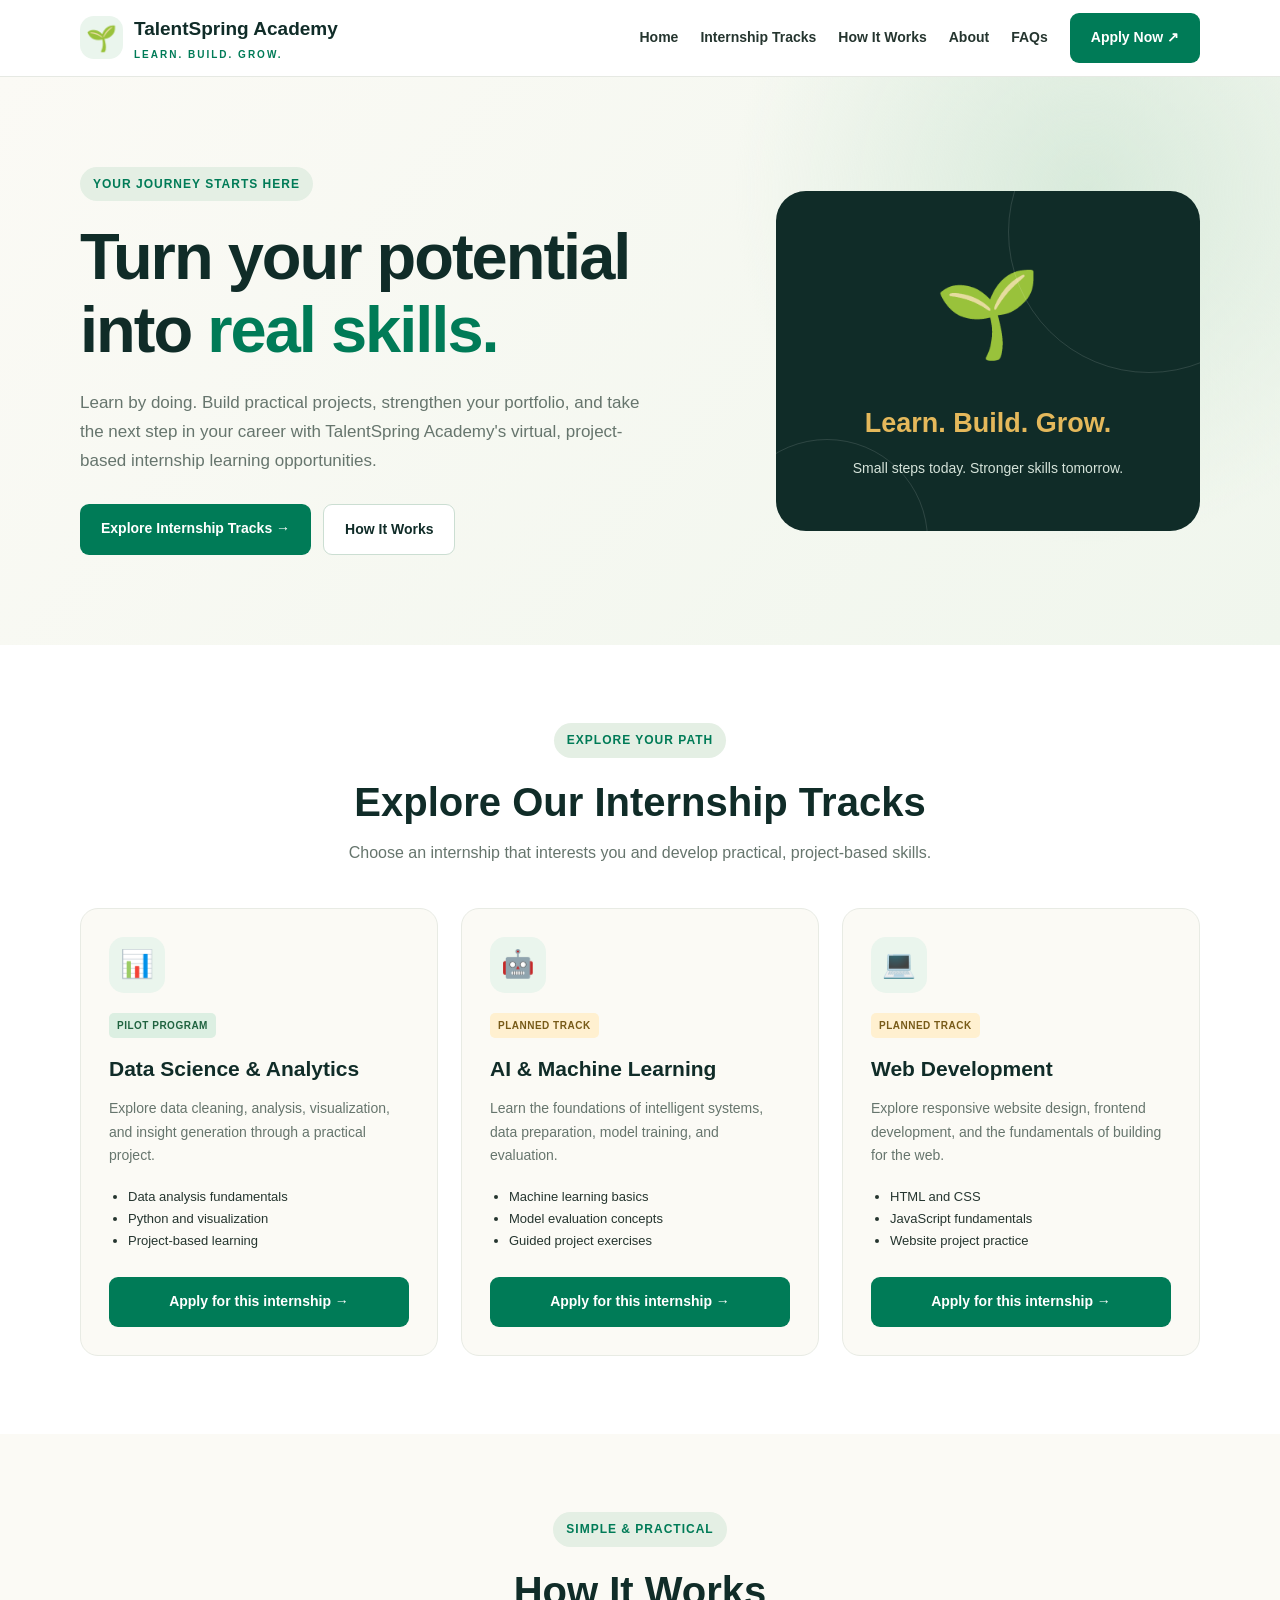
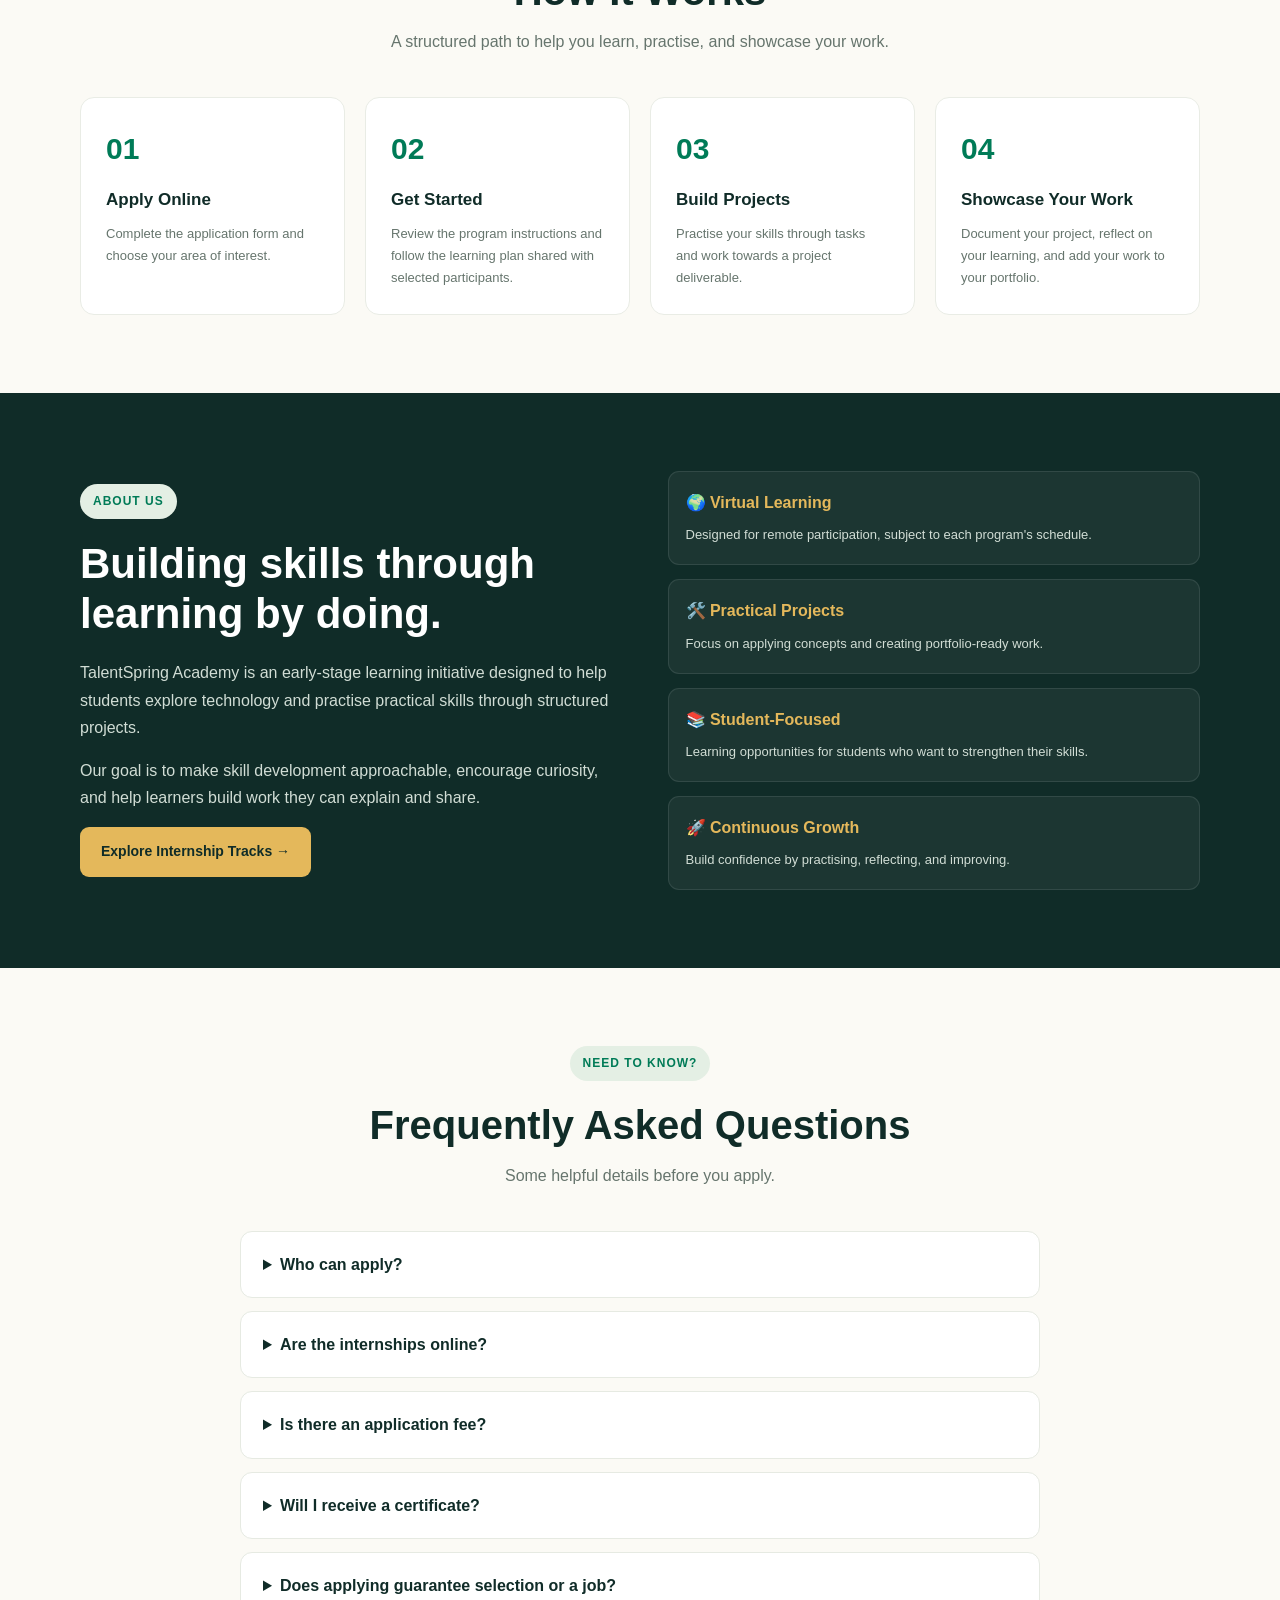
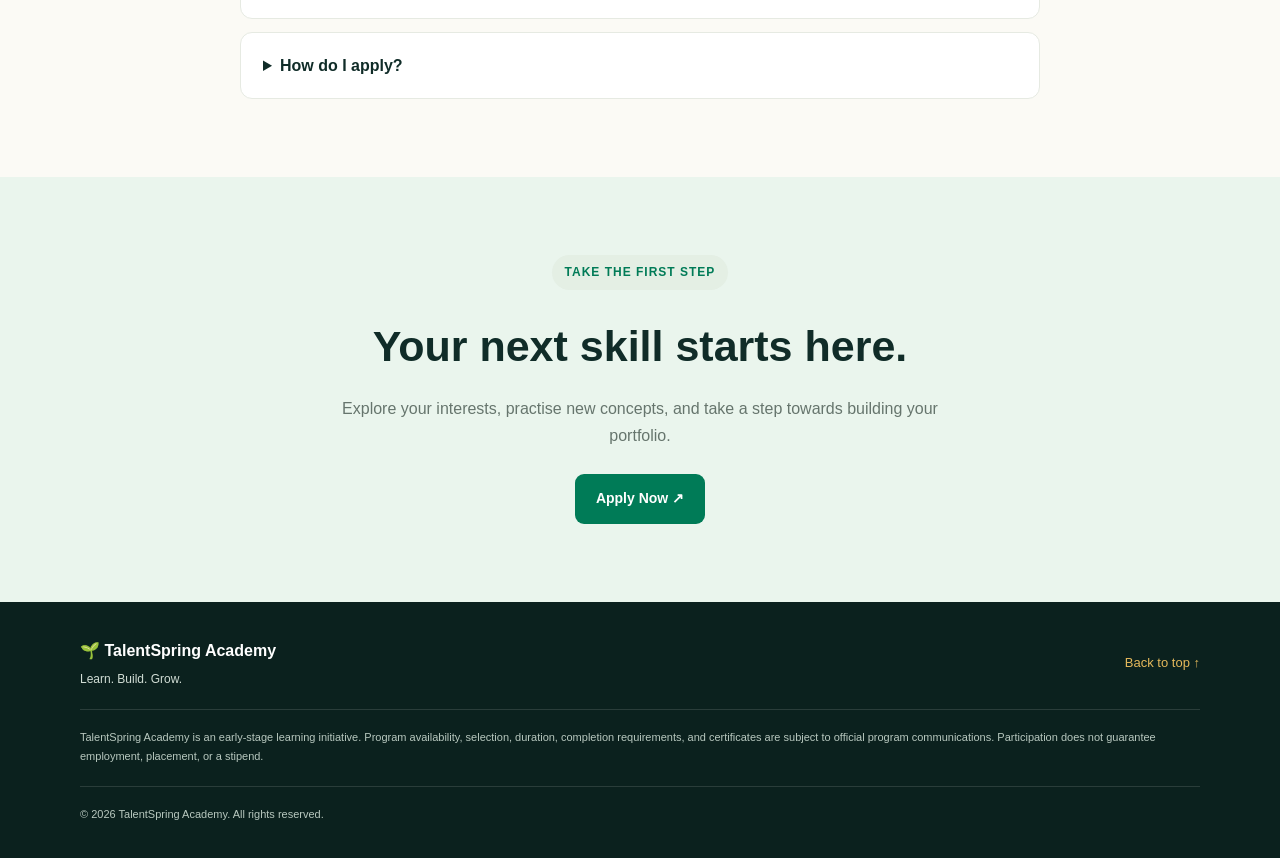
==== commit 888c7b11: "Revise internship descriptions and update styles Updated the internship program descriptions, adjust" ====
--- a/index.html
+++ b/index.html
@@ -4,14 +4,14 @@
 <head>
   <meta charset="UTF-8">
   <meta name="viewport" content="width=device-width, initial-scale=1.0">
-  <meta name="description" content="TalentSpring Academy offers project-based virtual internship learning opportunities. Learn, build real-world projects, and grow your skills.">
+  <meta name="description" content="TalentSpring Academy offers virtual, project-based internship learning opportunities for students. Learn. Build. Grow.">
   <meta name="theme-color" content="#102c28">
   <title>TalentSpring Academy | Learn. Build. Grow.</title>
 
   <style>
     :root {
       --navy: #102c28;
-      --green: #247653;
+      --green: #007b57;
       --light-green: #eaf5ed;
       --gold: #e4b85b;
       --cream: #fbfaf5;
@@ -28,7 +28,7 @@
 
     html {
       scroll-behavior: smooth;
-      scroll-padding-top: 85px;
+      scroll-padding-top: 90px;
     }
 
     body {
@@ -39,8 +39,8 @@
     }
 
     a {
+      color: inherit;
       text-decoration: none;
-      color: inherit;
     }
 
     .container {
@@ -94,7 +94,7 @@
     .nav-links {
       display: flex;
       align-items: center;
-      gap: 25px;
+      gap: 22px;
       font-size: 14px;
       font-weight: 600;
     }
@@ -110,6 +110,7 @@
       padding: 13px 21px;
       font-size: 14px;
       font-weight: 700;
+      text-align: center;
       cursor: pointer;
       transition: transform .2s, background .2s;
     }
@@ -133,13 +134,13 @@
     }
 
     .btn-outline {
-      border: 1px solid #d2ded4;
+      border: 1px solid #cbded2;
       color: var(--navy);
       background: white;
     }
 
     .hero {
-      padding: 95px 0;
+      padding: 90px 0;
       background:
         radial-gradient(circle at 85% 20%, #d8eadb 0, transparent 30%),
         linear-gradient(130deg, #fbfaf5, #f0f6ed);
@@ -317,7 +318,6 @@
     .program-card .btn {
       margin-top: auto;
       width: 100%;
-      text-align: center;
     }
 
     .tag {
@@ -551,7 +551,6 @@
 </head>
 
 <body>
-
   <header>
     <nav class="container">
       <a class="brand" href="#home" aria-label="TalentSpring Academy home">
@@ -564,14 +563,11 @@
 
       <div class="nav-links">
         <a href="#home">Home</a>
-        <a href="#programs">Internships</a>
+        <a href="#programs">Internship Tracks</a>
         <a href="#how-it-works">How It Works</a>
         <a href="#about">About</a>
         <a href="#faq">FAQs</a>
-        <a class="btn btn-primary"
-           href="https://docs.google.com/forms/d/e/1FAIpQLSfs6i6IX2VY7UxD7PfuQFddSDhJZ1Bq3nMp9V-VK0BOsmqJjg/viewform?usp=dialog"
-           target="_blank"
-           rel="noopener noreferrer">Apply Now ↗</a>
+        <a class="btn btn-primary" href="#programs">Apply Now ↗</a>
       </div>
     </nav>
   </header>
@@ -585,11 +581,11 @@
           <p>
             Learn by doing. Build practical projects, strengthen your portfolio,
             and take the next step in your career with TalentSpring Academy's
-            virtual, project-based learning opportunities.
+            virtual, project-based internship learning opportunities.
           </p>
 
           <div class="hero-buttons">
-            <a class="btn btn-primary" href="#programs">Explore Internships →</a>
+            <a class="btn btn-primary" href="#programs">Explore Internship Tracks →</a>
             <a class="btn btn-outline" href="#how-it-works">How It Works</a>
           </div>
         </div>
@@ -606,19 +602,20 @@
       <div class="container">
         <div class="section-heading">
           <span class="eyebrow">EXPLORE YOUR PATH</span>
-          <h2>Find your learning track</h2>
+          <h2>Explore Our Internship Tracks</h2>
           <p>
-            Choose a field that interests you and start developing practical,
+            Choose an internship that interests you and develop practical,
             project-based skills.
           </p>
         </div>
 
         <div class="program-grid">
 
+          <!-- DATA SCIENCE INTERNSHIP -->
           <article class="program-card">
             <div class="program-icon">📊</div>
             <span class="tag tag-open">PILOT PROGRAM</span>
-            <h3>Data Science & Analytics</h3>
+            <h3>Data Science &amp; Analytics</h3>
             <p>
               Explore data cleaning, analysis, visualization, and insight
               generation through a practical project.
@@ -635,10 +632,11 @@
             </a>
           </article>
 
+          <!-- AI AND MACHINE LEARNING INTERNSHIP -->
           <article class="program-card">
             <div class="program-icon">🤖</div>
             <span class="tag">PLANNED TRACK</span>
-            <h3>AI & Machine Learning</h3>
+            <h3>AI &amp; Machine Learning</h3>
             <p>
               Learn the foundations of intelligent systems, data preparation,
               model training, and evaluation.
@@ -648,13 +646,14 @@
               <li>Model evaluation concepts</li>
               <li>Guided project exercises</li>
             </ul>
-            <a class="btn btn-outline"
+            <a class="btn btn-primary"
                href="https://docs.google.com/forms/d/e/1FAIpQLSfs6i6IX2VY7UxD7PfuQFddSDhJZ1Bq3nMp9V-VK0BOsmqJjg/viewform?usp=dialog"
                target="_blank" rel="noopener noreferrer">
-              Register Interest →
+              Apply for this internship →
             </a>
           </article>
 
+          <!-- WEB DEVELOPMENT INTERNSHIP -->
           <article class="program-card">
             <div class="program-icon">💻</div>
             <span class="tag">PLANNED TRACK</span>
@@ -668,10 +667,10 @@
               <li>JavaScript fundamentals</li>
               <li>Website project practice</li>
             </ul>
-            <a class="btn btn-outline"
+            <a class="btn btn-primary"
                href="https://docs.google.com/forms/d/e/1FAIpQLSfs6i6IX2VY7UxD7PfuQFddSDhJZ1Bq3nMp9V-VK0BOsmqJjg/viewform?usp=dialog"
                target="_blank" rel="noopener noreferrer">
-              Register Interest →
+              Apply for this internship →
             </a>
           </article>
 
@@ -682,8 +681,8 @@
     <section id="how-it-works">
       <div class="container">
         <div class="section-heading">
-          <span class="eyebrow">SIMPLE & PRACTICAL</span>
-          <h2>How it works</h2>
+          <span class="eyebrow">SIMPLE &amp; PRACTICAL</span>
+          <h2>How It Works</h2>
           <p>
             A structured path to help you learn, practise, and showcase
             your work.
@@ -732,7 +731,7 @@
             Our goal is to make skill development approachable, encourage
             curiosity, and help learners build work they can explain and share.
           </p>
-          <a class="btn btn-gold" href="#programs">Explore Learning Tracks →</a>
+          <a class="btn btn-gold" href="#programs">Explore Internship Tracks →</a>
         </div>
 
         <div class="about-list">
@@ -760,7 +759,7 @@
       <div class="container">
         <div class="section-heading">
           <span class="eyebrow">NEED TO KNOW?</span>
-          <h2>Frequently asked questions</h2>
+          <h2>Frequently Asked Questions</h2>
           <p>Some helpful details before you apply.</p>
         </div>
 
@@ -775,7 +774,7 @@
           </details>
 
           <details>
-            <summary>Are the programs online?</summary>
+            <summary>Are the internships online?</summary>
             <p>
               The learning initiative is designed for virtual participation.
               Specific schedules, instructions, and requirements will be
@@ -795,10 +794,9 @@
           <details>
             <summary>Will I receive a certificate?</summary>
             <p>
-              Certificate eligibility and any applicable conditions must be
+              Certificate eligibility and any applicable conditions will be
               confirmed in the official details for the particular program.
-              Please do not assume a certificate is guaranteed simply by
-              submitting an application.
+              Submitting an application alone does not guarantee a certificate.
             </p>
           </details>
 
@@ -813,8 +811,9 @@
           <details>
             <summary>How do I apply?</summary>
             <p>
-              Click any Apply or Register Interest button on this website.
-              It will open the TalentSpring Academy Google Form.
+              Click any Apply for this internship button. It opens the
+              TalentSpring Academy Google Form, where you can submit your
+              application.
             </p>
           </details>
         </div>
@@ -832,7 +831,7 @@
         <a class="btn btn-primary"
            href="https://docs.google.com/forms/d/e/1FAIpQLSfs6i6IX2VY7UxD7PfuQFddSDhJZ1Bq3nMp9V-VK0BOsmqJjg/viewform?usp=dialog"
            target="_blank" rel="noopener noreferrer">
-          Open Application Form ↗
+          Apply Now ↗
         </a>
       </div>
     </section>
@@ -865,6 +864,5 @@
     document.getElementById("year").textContent =
       new Date().getFullYear();
   </script>
-
 </body>
 </html>
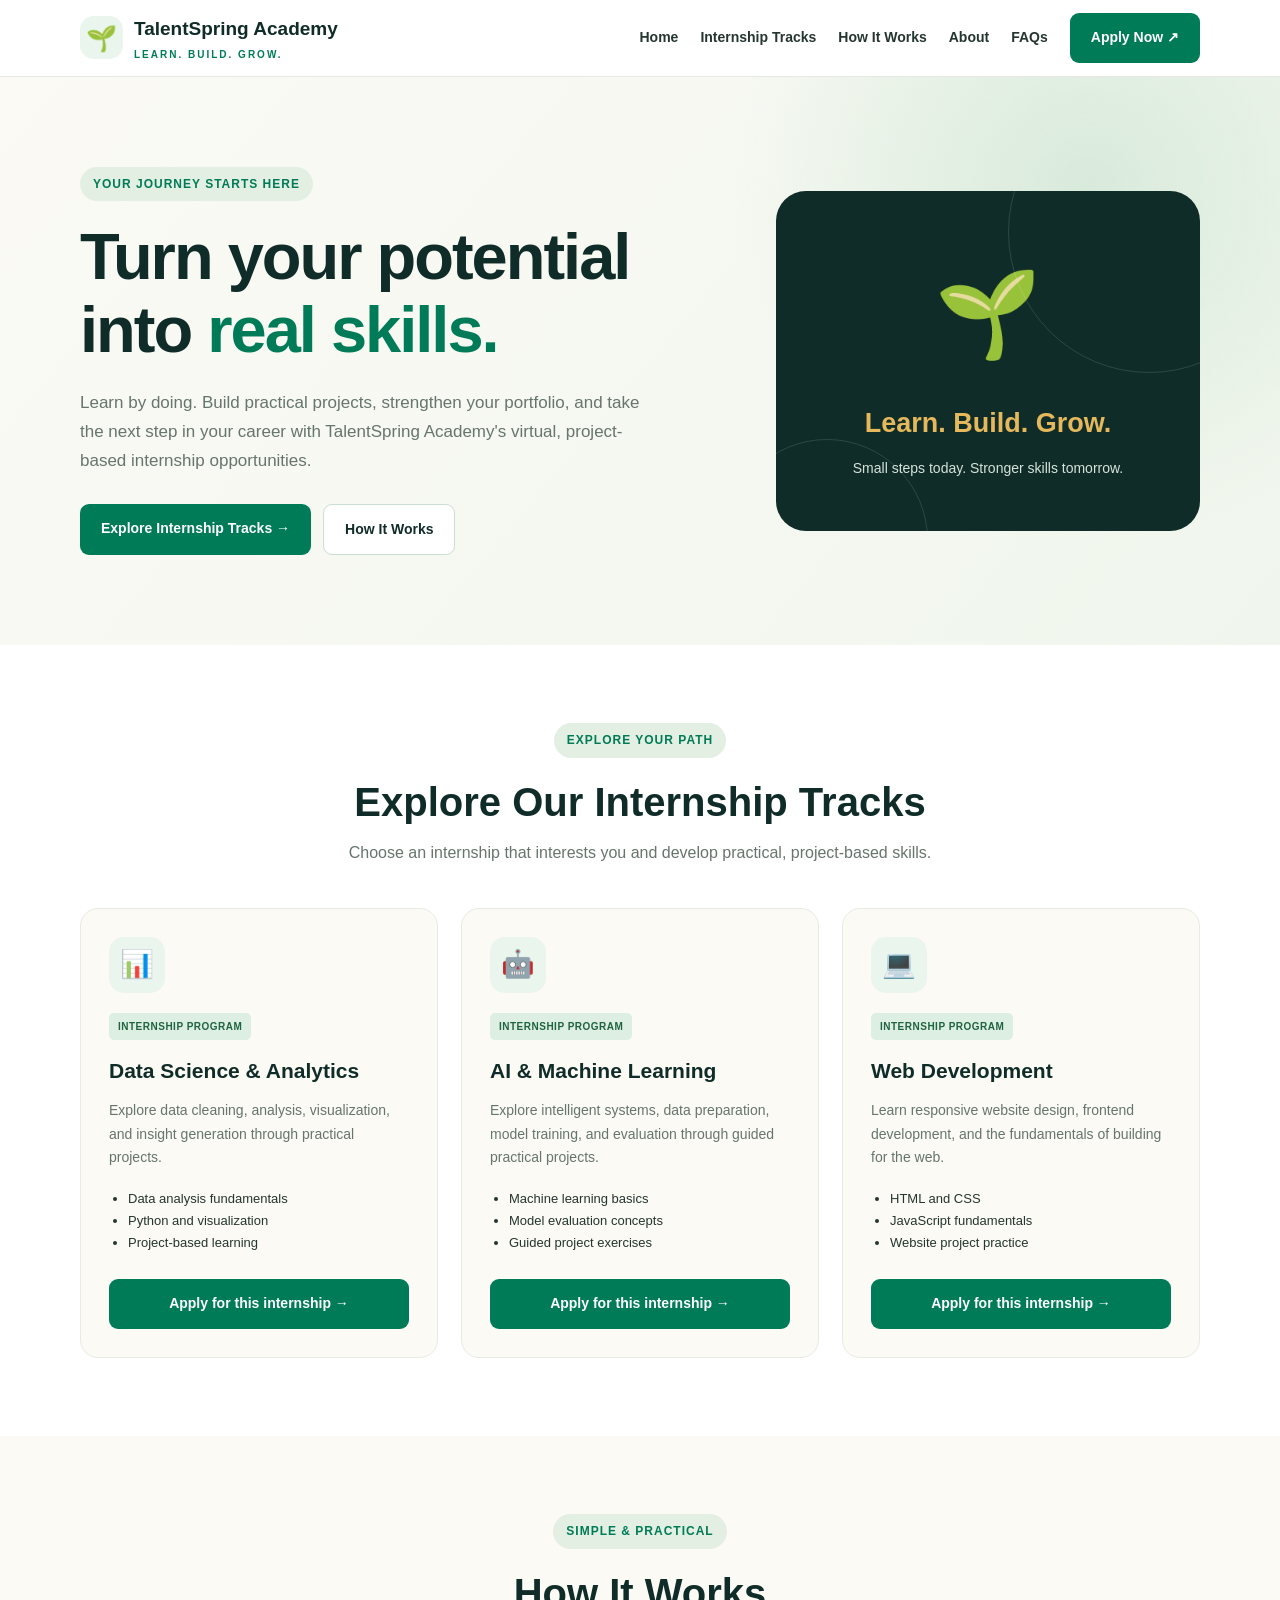
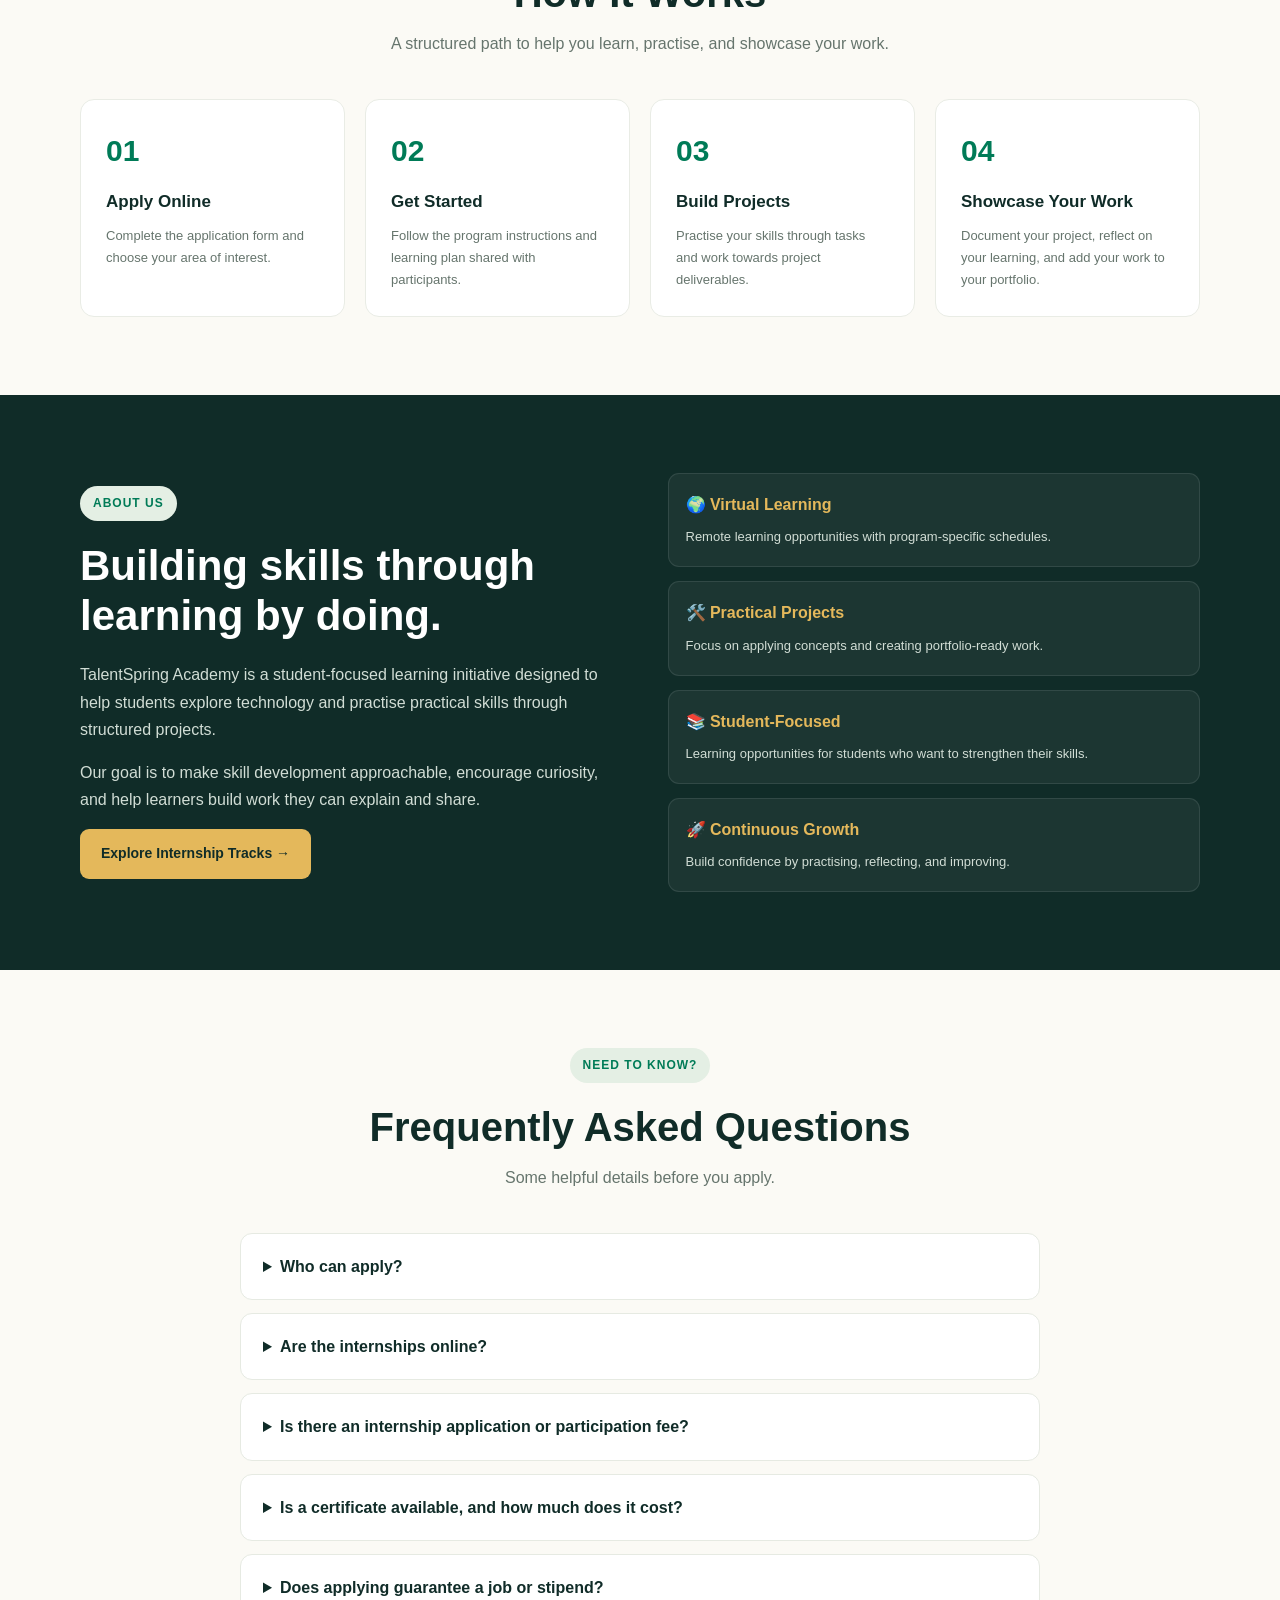
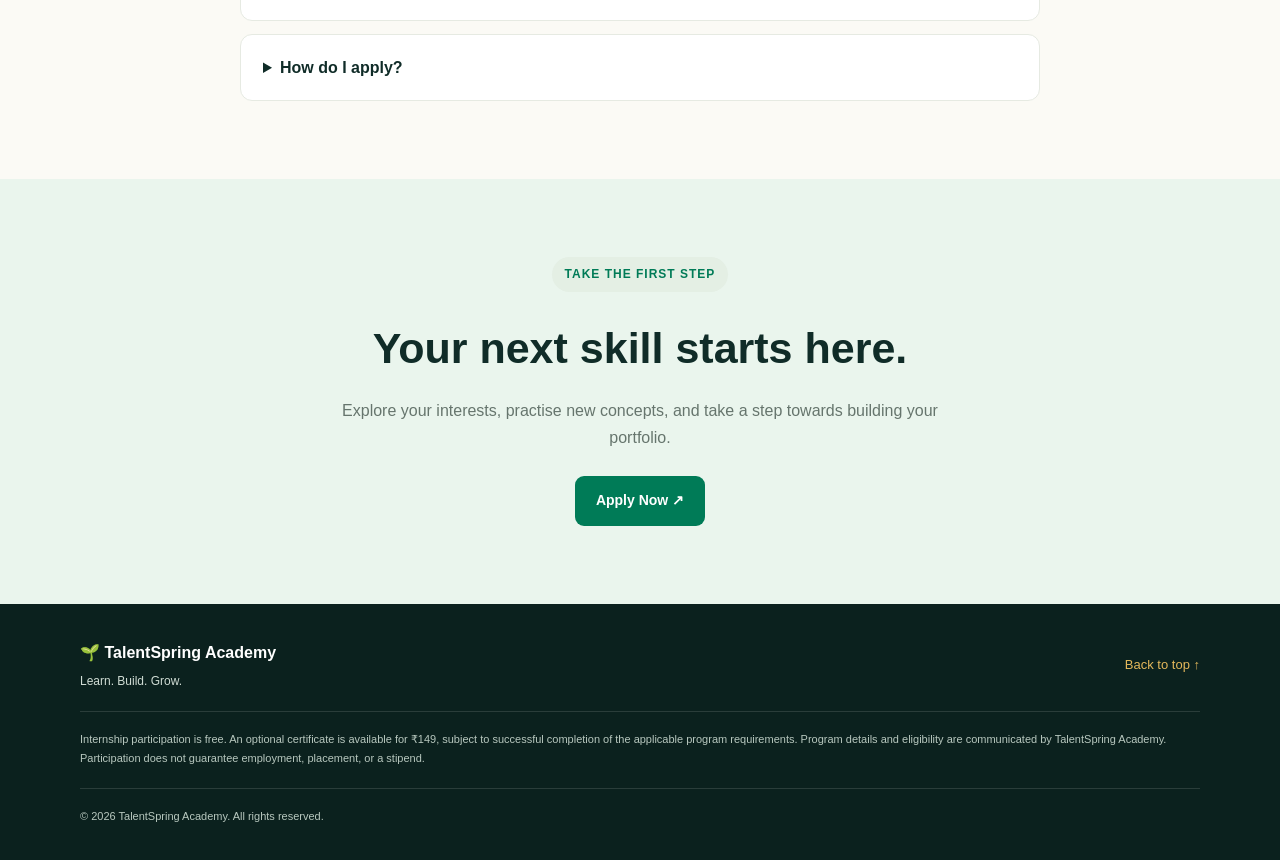
==== commit d03e96a5: "Revise internship details and enhance readability Updated internship descriptions and improved clari" ====
--- a/index.html
+++ b/index.html
@@ -4,8 +4,9 @@
 <head>
   <meta charset="UTF-8">
   <meta name="viewport" content="width=device-width, initial-scale=1.0">
-  <meta name="description" content="TalentSpring Academy offers virtual, project-based internship learning opportunities for students. Learn. Build. Grow.">
+  <meta name="description" content="TalentSpring Academy offers virtual, project-based internships in Data Science, AI and Machine Learning, and Web Development. Learn. Build. Grow.">
   <meta name="theme-color" content="#102c28">
+
   <title>TalentSpring Academy | Learn. Build. Grow.</title>
 
   <style>
@@ -321,19 +322,15 @@
     }
 
     .tag {
-      background: #fff0d0;
-      color: #785b19;
+      display: inline-block;
+      background: #dcefe2;
+      color: #206340;
       border-radius: 5px;
       font-size: 10px;
       font-weight: 800;
-      padding: 4px 8px;
+      padding: 5px 9px;
       margin-bottom: 13px;
       letter-spacing: .5px;
-    }
-
-    .tag-open {
-      background: #dcefe2;
-      color: #206340;
     }
 
     .how-grid {
@@ -437,6 +434,11 @@
       color: var(--muted);
       margin-top: 13px;
       font-size: 14px;
+    }
+
+    .fee-highlight {
+      color: var(--green);
+      font-weight: 800;
     }
 
     .cta {
@@ -551,6 +553,7 @@
 </head>
 
 <body>
+  <!-- NAVIGATION -->
   <header>
     <nav class="container">
       <a class="brand" href="#home" aria-label="TalentSpring Academy home">
@@ -573,6 +576,7 @@
   </header>
 
   <main>
+    <!-- HERO SECTION -->
     <section class="hero" id="home">
       <div class="container hero-grid">
         <div>
@@ -581,12 +585,16 @@
           <p>
             Learn by doing. Build practical projects, strengthen your portfolio,
             and take the next step in your career with TalentSpring Academy's
-            virtual, project-based internship learning opportunities.
+            virtual, project-based internship opportunities.
           </p>
 
           <div class="hero-buttons">
-            <a class="btn btn-primary" href="#programs">Explore Internship Tracks →</a>
-            <a class="btn btn-outline" href="#how-it-works">How It Works</a>
+            <a class="btn btn-primary" href="#programs">
+              Explore Internship Tracks →
+            </a>
+            <a class="btn btn-outline" href="#how-it-works">
+              How It Works
+            </a>
           </div>
         </div>
 
@@ -598,6 +606,7 @@
       </div>
     </section>
 
+    <!-- INTERNSHIP TRACKS -->
     <section class="programs" id="programs">
       <div class="container">
         <div class="section-heading">
@@ -611,14 +620,13 @@
 
         <div class="program-grid">
 
-          <!-- DATA SCIENCE INTERNSHIP -->
           <article class="program-card">
             <div class="program-icon">📊</div>
-            <span class="tag tag-open">PILOT PROGRAM</span>
+            <span class="tag">INTERNSHIP PROGRAM</span>
             <h3>Data Science &amp; Analytics</h3>
             <p>
               Explore data cleaning, analysis, visualization, and insight
-              generation through a practical project.
+              generation through practical projects.
             </p>
             <ul>
               <li>Data analysis fundamentals</li>
@@ -632,14 +640,13 @@
             </a>
           </article>
 
-          <!-- AI AND MACHINE LEARNING INTERNSHIP -->
           <article class="program-card">
             <div class="program-icon">🤖</div>
-            <span class="tag">PLANNED TRACK</span>
+            <span class="tag">INTERNSHIP PROGRAM</span>
             <h3>AI &amp; Machine Learning</h3>
             <p>
-              Learn the foundations of intelligent systems, data preparation,
-              model training, and evaluation.
+              Explore intelligent systems, data preparation, model training,
+              and evaluation through guided practical projects.
             </p>
             <ul>
               <li>Machine learning basics</li>
@@ -653,13 +660,12 @@
             </a>
           </article>
 
-          <!-- WEB DEVELOPMENT INTERNSHIP -->
           <article class="program-card">
             <div class="program-icon">💻</div>
-            <span class="tag">PLANNED TRACK</span>
+            <span class="tag">INTERNSHIP PROGRAM</span>
             <h3>Web Development</h3>
             <p>
-              Explore responsive website design, frontend development,
+              Learn responsive website design, frontend development,
               and the fundamentals of building for the web.
             </p>
             <ul>
@@ -678,14 +684,14 @@
       </div>
     </section>
 
+    <!-- HOW IT WORKS -->
     <section id="how-it-works">
       <div class="container">
         <div class="section-heading">
           <span class="eyebrow">SIMPLE &amp; PRACTICAL</span>
           <h2>How It Works</h2>
           <p>
-            A structured path to help you learn, practise, and showcase
-            your work.
+            A structured path to help you learn, practise, and showcase your work.
           </p>
         </div>
 
@@ -699,13 +705,13 @@
           <div class="step">
             <div class="step-number">02</div>
             <h3>Get Started</h3>
-            <p>Review the program instructions and follow the learning plan shared with selected participants.</p>
+            <p>Follow the program instructions and learning plan shared with participants.</p>
           </div>
 
           <div class="step">
             <div class="step-number">03</div>
             <h3>Build Projects</h3>
-            <p>Practise your skills through tasks and work towards a project deliverable.</p>
+            <p>Practise your skills through tasks and work towards project deliverables.</p>
           </div>
 
           <div class="step">
@@ -717,27 +723,30 @@
       </div>
     </section>
 
+    <!-- ABOUT -->
     <section class="about" id="about">
       <div class="container about-grid">
         <div>
           <span class="eyebrow">ABOUT US</span>
           <h2>Building skills through learning by doing.</h2>
           <p>
-            TalentSpring Academy is an early-stage learning initiative designed
-            to help students explore technology and practise practical skills
-            through structured projects.
+            TalentSpring Academy is a student-focused learning initiative
+            designed to help students explore technology and practise
+            practical skills through structured projects.
           </p>
           <p>
             Our goal is to make skill development approachable, encourage
             curiosity, and help learners build work they can explain and share.
           </p>
-          <a class="btn btn-gold" href="#programs">Explore Internship Tracks →</a>
+          <a class="btn btn-gold" href="#programs">
+            Explore Internship Tracks →
+          </a>
         </div>
 
         <div class="about-list">
           <div>
             <strong>🌍 Virtual Learning</strong>
-            <span>Designed for remote participation, subject to each program's schedule.</span>
+            <span>Remote learning opportunities with program-specific schedules.</span>
           </div>
           <div>
             <strong>🛠️ Practical Projects</strong>
@@ -755,6 +764,7 @@
       </div>
     </section>
 
+    <!-- FREQUENTLY ASKED QUESTIONS -->
     <section id="faq">
       <div class="container">
         <div class="section-heading">
@@ -764,47 +774,54 @@
         </div>
 
         <div class="faq-list">
+
           <details>
             <summary>Who can apply?</summary>
             <p>
               Students interested in learning and developing practical skills
               can submit an application. Eligibility and selection depend on
-              the specific program.
+              the program requirements.
             </p>
           </details>
 
           <details>
             <summary>Are the internships online?</summary>
             <p>
-              The learning initiative is designed for virtual participation.
-              Specific schedules, instructions, and requirements will be
-              communicated for each program.
+              The internships are designed for virtual participation.
+              Specific schedules, tasks, and requirements will be communicated
+              for each program.
             </p>
           </details>
 
           <details>
-            <summary>Is there an application fee?</summary>
+            <summary>Is there an internship application or participation fee?</summary>
             <p>
-              There is no application fee charged by this website. Any future
-              optional paid services, if introduced, should have their costs
-              and terms clearly disclosed before purchase.
+              No. Applying for and participating in a TalentSpring Academy
+              internship is free. There is no internship application fee
+              or participation fee. The certificate is optional and costs
+              <span class="fee-highlight">₹149</span> for students who choose
+              to obtain one.
             </p>
           </details>
 
           <details>
-            <summary>Will I receive a certificate?</summary>
+            <summary>Is a certificate available, and how much does it cost?</summary>
             <p>
-              Certificate eligibility and any applicable conditions will be
-              confirmed in the official details for the particular program.
-              Submitting an application alone does not guarantee a certificate.
+              Students who successfully complete the internship requirements
+              can choose to obtain a certificate for
+              <span class="fee-highlight">₹149</span>. The certificate is
+              optional and is not automatically included. There is no charge
+              for applying to or participating in the internship. Certificate
+              eligibility and payment instructions will be communicated by
+              TalentSpring Academy before payment.
             </p>
           </details>
 
           <details>
-            <summary>Does applying guarantee selection or a job?</summary>
+            <summary>Does applying guarantee a job or stipend?</summary>
             <p>
-              No. Submitting an application does not guarantee selection,
-              employment, a stipend, placement, or a job offer.
+              No. Applying does not guarantee selection, employment,
+              a stipend, placement, or a job offer.
             </p>
           </details>
 
@@ -812,14 +829,16 @@
             <summary>How do I apply?</summary>
             <p>
               Click any Apply for this internship button. It opens the
-              TalentSpring Academy Google Form, where you can submit your
+              TalentSpring Academy Google Form where you can submit your
               application.
             </p>
           </details>
+
         </div>
       </div>
     </section>
 
+    <!-- FINAL APPLICATION SECTION -->
     <section class="cta">
       <div class="container">
         <span class="eyebrow">TAKE THE FIRST STEP</span>
@@ -837,6 +856,7 @@
     </section>
   </main>
 
+  <!-- FOOTER -->
   <footer>
     <div class="container">
       <div class="footer-grid">
@@ -848,10 +868,11 @@
       </div>
 
       <div class="notice">
-        TalentSpring Academy is an early-stage learning initiative.
-        Program availability, selection, duration, completion requirements,
-        and certificates are subject to official program communications.
-        Participation does not guarantee employment, placement, or a stipend.
+        Internship participation is free. An optional certificate is available
+        for ₹149, subject to successful completion of the applicable program
+        requirements. Program details and eligibility are communicated by
+        TalentSpring Academy. Participation does not guarantee employment,
+        placement, or a stipend.
       </div>
 
       <div class="notice">
